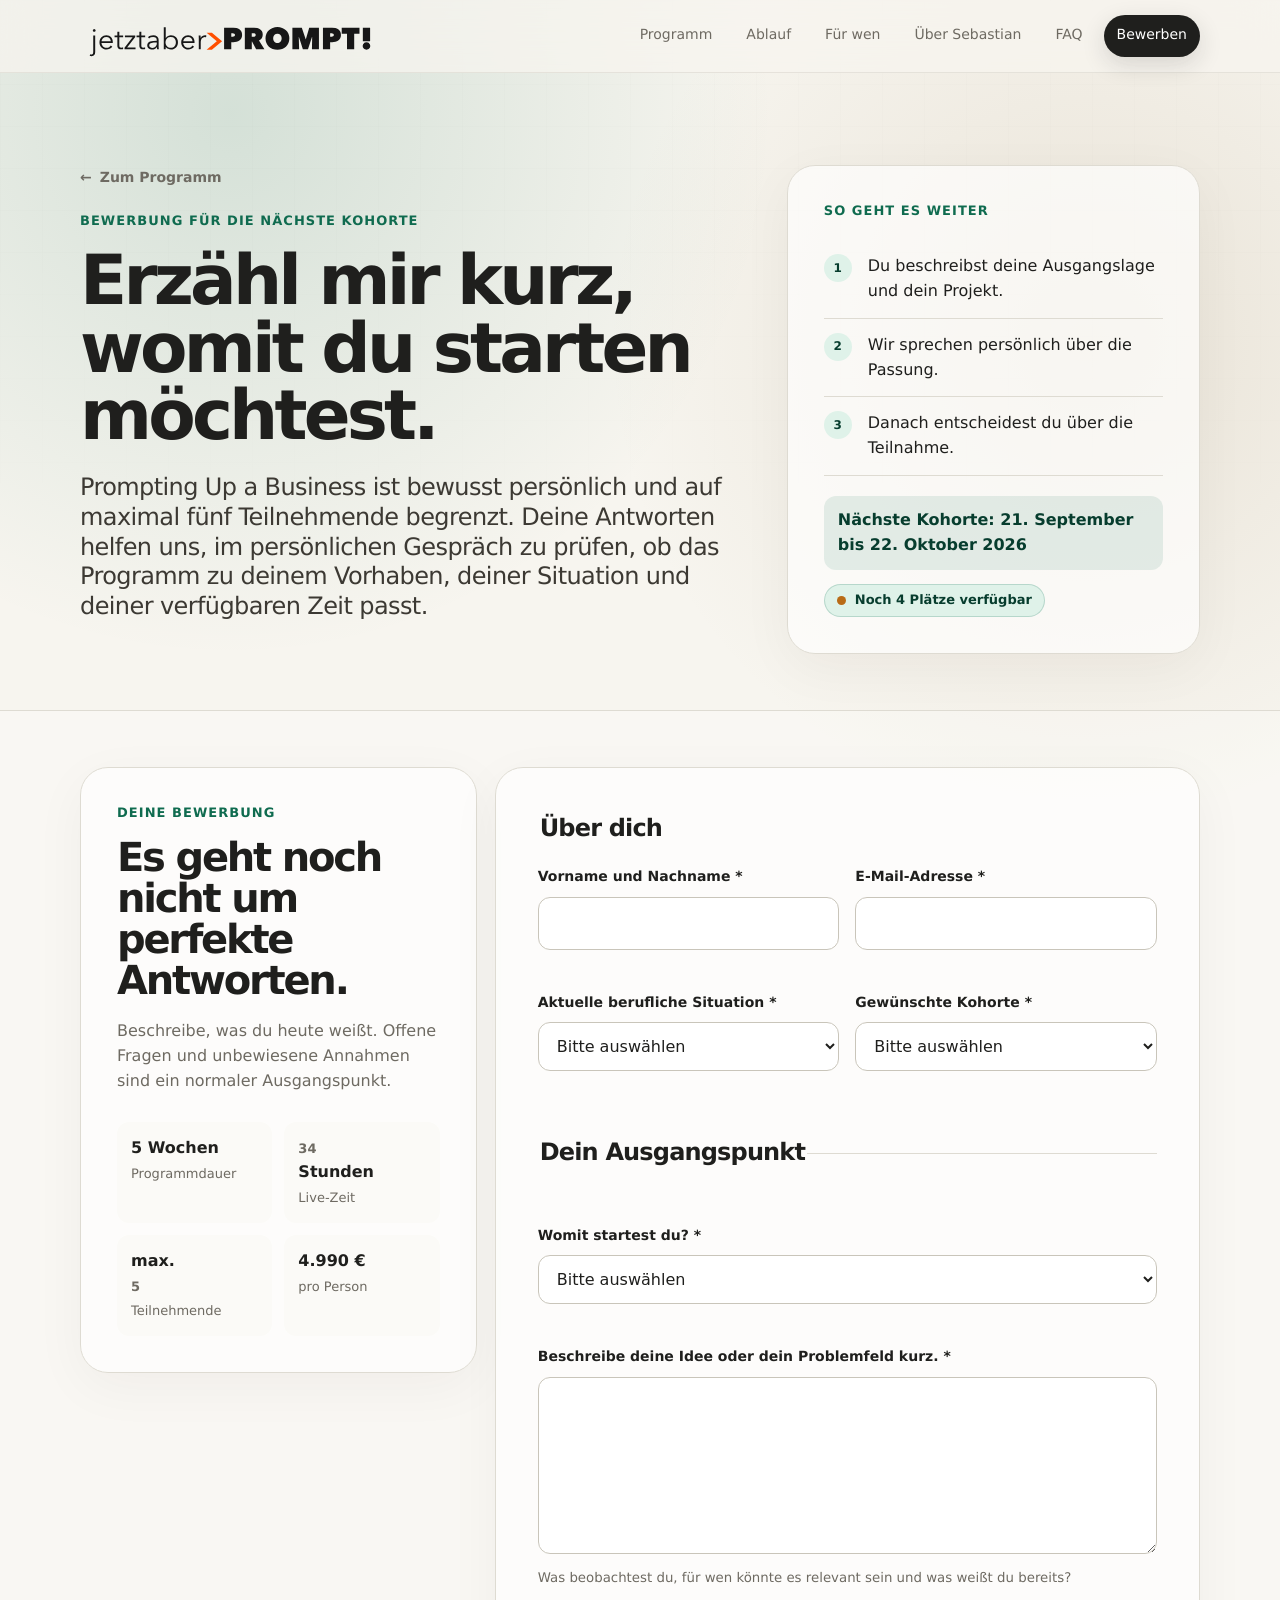
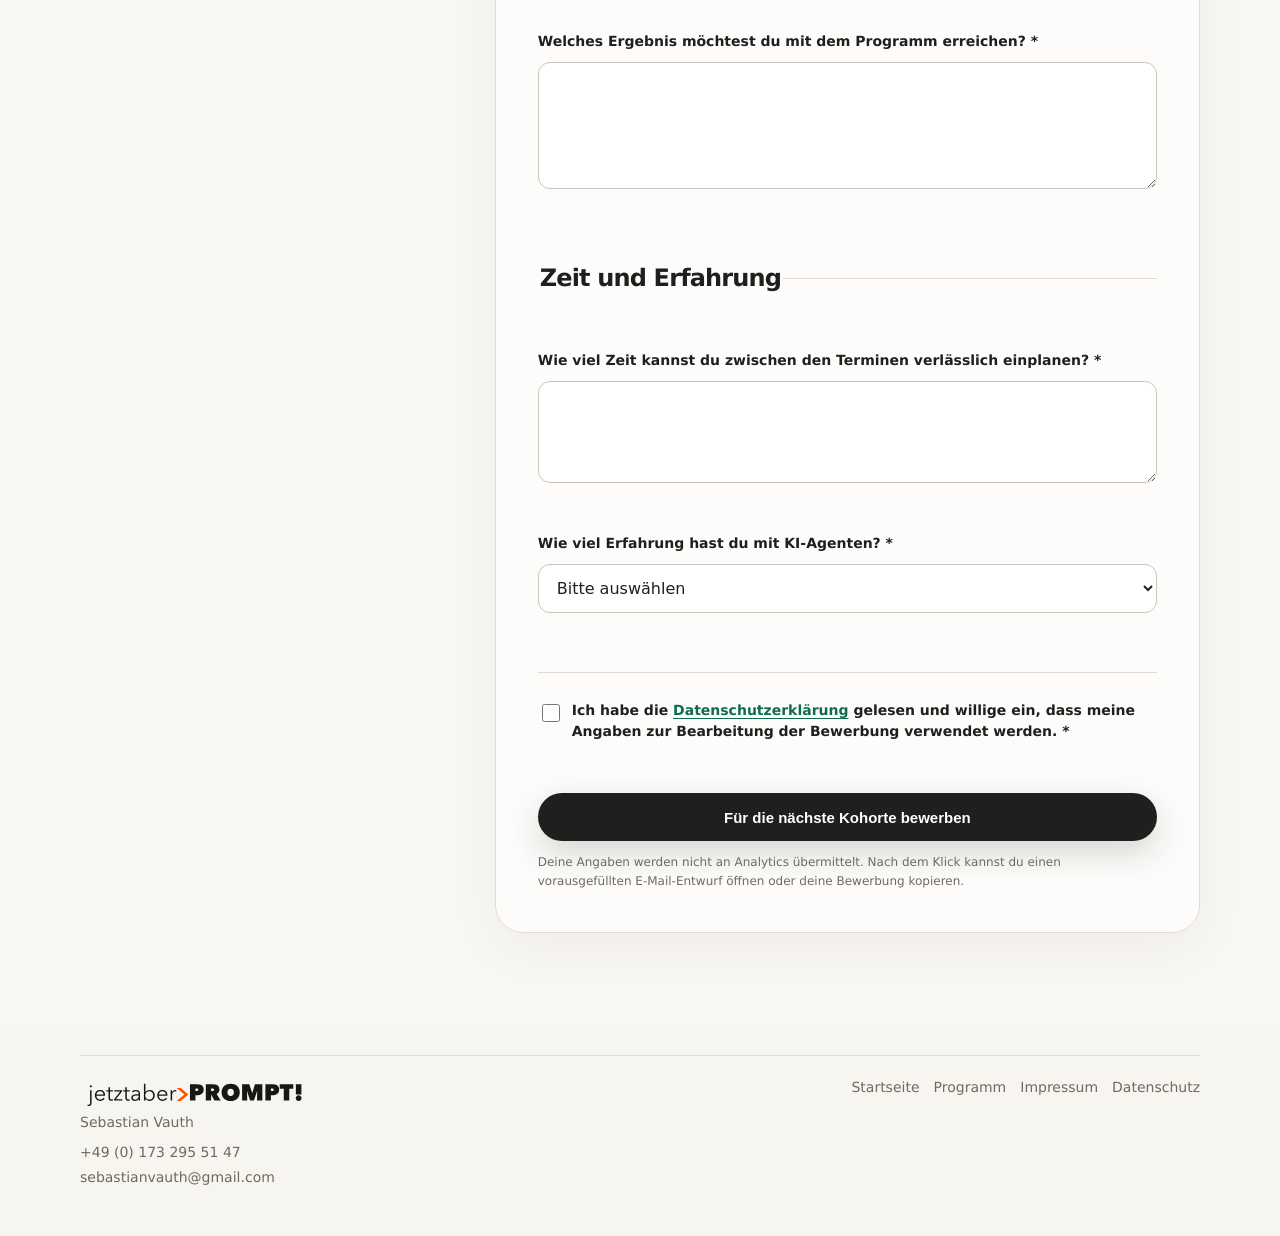
==== bewerben/index.html @ d35c8ef1 "Simplify coach photo presentation" ====
<!doctype html>
<html lang="de">
<head>
  <meta charset="utf-8" />
  <meta name="viewport" content="width=device-width, initial-scale=1" />
  <title>Für Prompting Up a Business bewerben | JetztAberPROMPT!</title>
  <meta name="description" content="Bewirb dich für die nächste Kohorte von Prompting Up a Business und beschreibe kurz deine Ausgangslage und dein Business-Projekt." />
  <meta name="theme-color" content="#f7f5ef" />
  <link rel="canonical" href="https://www.jetztaberprompt.de/bewerben/" />
  <meta property="og:title" content="Für Prompting Up a Business bewerben" />
  <meta property="og:description" content="Erst prüfen wir gemeinsam, ob das KI-Launch-Lab zu deinem Vorhaben passt." />
  <meta property="og:type" content="website" />
  <meta property="og:url" content="https://www.jetztaberprompt.de/bewerben/" />
  <meta property="og:image" content="https://www.jetztaberprompt.de/assets/og-image.png" />
  <meta property="og:locale" content="de_DE" />
  <meta name="twitter:card" content="summary_large_image" />
  <link rel="icon" href="../assets/favicon.svg" type="image/svg+xml" />
  <link rel="stylesheet" href="../styles.css?v=20260728i" />
  <script>document.documentElement.classList.add('js');</script>
</head>

<body data-page="application">
  <a class="skip-link" href="#main">Zum Inhalt springen</a>
  <header class="site-header" data-header>
    <div class="container nav-wrap">
      <a href="/" class="brand" aria-label="jetztaber>PROMPT! – Startseite"><img class="brand-wordmark" src="../assets/jetztaber-wordmark.svg" alt="" width="1845" height="340" /><img class="brand-symbol" src="../assets/jetztaber-mark.svg" alt="" width="512" height="512" /></a>
      <button class="nav-toggle" type="button" aria-label="Menü öffnen" aria-expanded="false" data-nav-toggle><span></span><span></span></button>
      <nav class="nav" data-nav aria-label="Hauptnavigation"><a href="/kurse/prompting-up-a-business/">Programm</a><a href="/#ablauf">Ablauf</a><a href="/#fuer-wen">Für wen</a><a href="/#ueber">Über Sebastian</a><a href="/#faq">FAQ</a><a class="nav-cta" href="#bewerbung">Bewerben</a></nav>
    </div>
  </header>

  <main id="main">
    <section class="section application-hero">
      <div class="container application-intro">
        <div class="reveal">
          <a class="back-link" href="/kurse/prompting-up-a-business/">Zum Programm</a>
          <p class="eyebrow">Bewerbung für die nächste Kohorte</p>
          <h1>Erzähl mir kurz, womit du starten möchtest.</h1>
          <p class="lead">Prompting Up a Business ist bewusst persönlich und auf maximal fünf Teilnehmende begrenzt. Deine Antworten helfen uns, im persönlichen Gespräch zu prüfen, ob das Programm zu deinem Vorhaben, deiner Situation und deiner verfügbaren Zeit passt.</p>
        </div>
        <aside class="application-summary reveal">
          <p class="tiny-label">So geht es weiter</p>
          <ol><li><span>1</span><p>Du beschreibst deine Ausgangslage und dein Projekt.</p></li><li><span>2</span><p>Wir sprechen persönlich über die Passung.</p></li><li><span>3</span><p>Danach entscheidest du über die Teilnahme.</p></li></ol>
          <p class="cohort-line" data-cohort-summary></p>
          <p class="availability-badge" data-cohort-availability role="status"></p>
        </aside>
      </div>
    </section>

    <section class="section application-section" id="bewerbung">
      <div class="container application-layout">
        <div class="application-copy reveal">
          <p class="section-kicker">Deine Bewerbung</p>
          <h2>Es geht noch nicht um perfekte Antworten.</h2>
          <p>Beschreibe, was du heute weißt. Offene Fragen und unbewiesene Annahmen sind ein normaler Ausgangspunkt.</p>
          <div class="application-facts"><p><strong data-course-text="duration"></strong><span>Programmdauer</span></p><p><strong><span data-course-text="totalLiveHours"></span> Stunden</strong><span>Live-Zeit</span></p><p><strong>max. <span data-course-text="groupSize"></span></strong><span>Teilnehmende</span></p><p><strong data-course-text="price"></strong><span>pro Person</span></p></div>
        </div>

        <form class="application-form reveal" data-application-form novalidate>
          <fieldset>
            <legend>Über dich</legend>
            <div class="form-grid two">
              <div class="field"><label for="name">Vorname und Nachname <span aria-hidden="true">*</span></label><input id="name" name="name" type="text" autocomplete="name" required minlength="2" /><p class="field-error" data-error-for="name" aria-live="polite"></p></div>
              <div class="field"><label for="email">E-Mail-Adresse <span aria-hidden="true">*</span></label><input id="email" name="email" type="email" autocomplete="email" required /><p class="field-error" data-error-for="email" aria-live="polite"></p></div>
            </div>
            <div class="form-grid two">
              <div class="field"><label for="workSituation">Aktuelle berufliche Situation <span aria-hidden="true">*</span></label><select id="workSituation" name="workSituation" required><option value="">Bitte auswählen</option><option>Angestellt</option><option>Selbstständig</option><option>Bereits Gründer:in</option><option>In Gründung</option><option>Studium oder Ausbildung</option><option>Andere</option></select><p class="field-error" data-error-for="workSituation" aria-live="polite"></p></div>
              <div class="field"><label for="cohort">Gewünschte Kohorte <span aria-hidden="true">*</span></label><select id="cohort" name="cohort" required data-cohort-select><option value="">Bitte auswählen</option></select><p class="field-error" data-error-for="cohort" aria-live="polite"></p></div>
            </div>
          </fieldset>

          <fieldset>
            <legend>Dein Ausgangspunkt</legend>
            <div class="field"><label for="startingPoint">Womit startest du? <span aria-hidden="true">*</span></label><select id="startingPoint" name="startingPoint" required><option value="">Bitte auswählen</option><option value="expertise">Ich möchte aus meiner Expertise ein Business entwickeln</option><option value="problem">Ich starte mit einem konkreten Problem</option><option value="idea">Ich habe eine frühe Geschäftsidee</option><option value="pattern">Ich möchte ein bewährtes Produktmuster adaptieren</option><option value="existing">Ich habe bereits ein Angebot oder Produkt</option><option value="unsure">Ich bin noch nicht sicher</option></select><p class="field-error" data-error-for="startingPoint" aria-live="polite"></p></div>
            <div class="field"><label for="idea">Beschreibe deine Idee oder dein Problemfeld kurz. <span aria-hidden="true">*</span></label><textarea id="idea" name="idea" rows="6" required minlength="30" aria-describedby="idea-hint"></textarea><small id="idea-hint">Was beobachtest du, für wen könnte es relevant sein und was weißt du bereits?</small><p class="field-error" data-error-for="idea" aria-live="polite"></p></div>
            <div class="field"><label for="desiredOutcome">Welches Ergebnis möchtest du mit dem Programm erreichen? <span aria-hidden="true">*</span></label><textarea id="desiredOutcome" name="desiredOutcome" rows="4" required minlength="20"></textarea><p class="field-error" data-error-for="desiredOutcome" aria-live="polite"></p></div>
          </fieldset>

          <fieldset>
            <legend>Zeit und Erfahrung</legend>
            <div class="field"><label for="availableTime">Wie viel Zeit kannst du zwischen den Terminen verlässlich einplanen? <span aria-hidden="true">*</span></label><textarea id="availableTime" name="availableTime" rows="3" required minlength="10"></textarea><p class="field-error" data-error-for="availableTime" aria-live="polite"></p></div>
            <div class="field"><label for="agentExperience">Wie viel Erfahrung hast du mit KI-Agenten? <span aria-hidden="true">*</span></label><select id="agentExperience" name="agentExperience" required><option value="">Bitte auswählen</option><option>Keine Erfahrung</option><option>Erste Versuche mit Chatbots oder Agenten</option><option>Ich nutze KI regelmäßig für einzelne Aufgaben</option><option>Ich arbeite bereits mit mehreren Agenten oder Workflows</option></select><p class="field-error" data-error-for="agentExperience" aria-live="polite"></p></div>
          </fieldset>

          <div class="consent-field"><input id="privacy" name="privacy" type="checkbox" required /><div><label for="privacy">Ich habe die <a href="../datenschutz.html" target="_blank">Datenschutzerklärung</a> gelesen und willige ein, dass meine Angaben zur Bearbeitung der Bewerbung verwendet werden. <span aria-hidden="true">*</span></label><p class="field-error" data-error-for="privacy" aria-live="polite"></p></div></div>

          <div class="form-submit"><button class="button primary" type="submit" data-course-text="primaryCta">Für die nächste Kohorte bewerben</button><p>Deine Angaben werden nicht an Analytics übermittelt. Nach dem Klick kannst du einen vorausgefüllten E-Mail-Entwurf öffnen oder deine Bewerbung kopieren.</p></div>
          <div class="form-status" data-form-status aria-live="polite" tabindex="-1" hidden></div>
        </form>
      </div>
    </section>
  </main>

  <footer class="site-footer"><div class="container footer-grid"><div class="footer-brand"><img class="footer-brand-logo" src="../assets/jetztaber-wordmark.svg" alt="jetztaber>PROMPT!" width="1845" height="340" /><span>Sebastian Vauth</span><div class="footer-meta"><a href="tel:+491732955147">+49 (0) 173 295 51 47</a><a href="mailto:sebastianvauth@gmail.com" data-track="contact_click">sebastianvauth@gmail.com</a></div></div><div class="footer-links"><a href="/">Startseite</a><a href="/kurse/prompting-up-a-business/">Programm</a><a href="../impressum.html">Impressum</a><a href="../datenschutz.html">Datenschutz</a></div></div></footer>

  <script src="../course-data.js?v=20260728i"></script>
  <script src="../script.js?v=20260728i"></script>
</body>
</html>
---- styles.css ----
/* 
  JetztAberPROMPT! landing page
  Static site for GitHub Pages.
  Replace contact links and legal pages before publishing.
*/

:root {
  --bg: #f7f5ef;
  --bg-soft: #fbfaf7;
  --ink: #1f1f1d;
  --muted: #6e6a62;
  --line: #dedbd2;
  --card: rgba(255, 255, 255, 0.72);
  --card-solid: #fffefb;
  --accent: #0f6b4f;
  --accent-soft: #dff2e9;
  --accent-ink: #073d2e;
  --focus: #b96b16;
  --shadow: 0 24px 80px rgba(36, 31, 21, 0.08);
  --radius-lg: 28px;
  --radius-md: 18px;
  --radius-sm: 12px;
  --max: 1120px;
  --font: ui-sans-serif, system-ui, -apple-system, BlinkMacSystemFont, "Segoe UI", sans-serif;
}

* {
  box-sizing: border-box;
}

html {
  scroll-behavior: smooth;
  scroll-padding-top: 96px;
}

body {
  margin: 0;
  font-family: var(--font);
  color: var(--ink);
  background:
    radial-gradient(circle at 18% 4%, rgba(15, 107, 79, 0.15), transparent 34rem),
    radial-gradient(circle at 85% 12%, rgba(160, 132, 88, 0.16), transparent 30rem),
    var(--bg);
  line-height: 1.55;
  text-rendering: geometricPrecision;
}

body::before {
  content: "";
  position: fixed;
  inset: 0;
  pointer-events: none;
  background-image: linear-gradient(rgba(31, 31, 29, 0.03) 1px, transparent 1px),
                    linear-gradient(90deg, rgba(31, 31, 29, 0.03) 1px, transparent 1px);
  background-size: 42px 42px;
  mask-image: linear-gradient(to bottom, rgba(0,0,0,.35), transparent 65%);
}

a {
  color: inherit;
  text-decoration: none;
}

a:focus-visible,
button:focus-visible,
summary:focus-visible {
  outline: 3px solid var(--focus);
  outline-offset: 4px;
}

p {
  margin: 0;
}

ul, ol {
  margin: 0;
  padding: 0;
}

li {
  list-style: none;
}

.container {
  width: min(var(--max), calc(100% - 40px));
  margin: 0 auto;
}

.narrow {
  max-width: 760px;
}

.section {
  padding: 92px 0;
}

.skip-link {
  position: absolute;
  left: 16px;
  top: -48px;
  z-index: 100;
  padding: 10px 14px;
  border-radius: 999px;
  background: var(--ink);
  color: white;
  transition: top .2s ease;
}

.skip-link:focus {
  top: 16px;
}

/* Header */

.site-header {
  position: sticky;
  top: 0;
  z-index: 20;
  backdrop-filter: blur(18px);
  background: rgba(247, 245, 239, 0.74);
  border-bottom: 1px solid rgba(222, 219, 210, .7);
}

.nav-wrap {
  min-height: 72px;
  display: flex;
  align-items: center;
  justify-content: space-between;
  gap: 24px;
}

.brand {
  display: inline-flex;
  align-items: center;
  flex: 0 0 auto;
  line-height: 0;
}

.brand-wordmark {
  display: block;
  width: clamp(244px, 24vw, 304px);
  height: auto;
}

.brand-symbol {
  display: none;
  width: 58px;
  height: 58px;
}

.nav {
  display: flex;
  align-items: center;
  gap: 8px;
}

.nav a {
  padding: 10px 13px;
  border-radius: 999px;
  color: var(--muted);
  font-size: 14px;
  transition: background .2s ease, color .2s ease;
}

.nav a:hover {
  background: rgba(255,255,255,.75);
  color: var(--ink);
}

.nav a:focus-visible {
  background: rgba(255,255,255,.9);
  color: var(--ink);
}

.nav-toggle {
  display: none;
  width: 42px;
  height: 42px;
  border: 1px solid var(--line);
  border-radius: 999px;
  background: rgba(255,255,255,.65);
  cursor: pointer;
}

.nav-toggle span {
  display: block;
  width: 16px;
  height: 1.5px;
  margin: 5px auto;
  background: var(--ink);
  transition: transform .2s ease;
}

.nav-toggle.open span:first-child {
  transform: translateY(3.25px) rotate(45deg);
}

.nav-toggle.open span:last-child {
  transform: translateY(-3.25px) rotate(-45deg);
}

/* Hero */

.hero {
  padding-top: 56px;
  padding-bottom: 64px;
}

.hero-grid {
  display: grid;
  grid-template-columns: minmax(0, 1fr) minmax(460px, 1.15fr);
  align-items: center;
  gap: 40px;
}

.hero .container {
  width: min(1360px, calc(100% - 40px));
}

.hero-copy,
.hero-visual {
  min-width: 0;
}

.eyebrow,
.section-kicker,
.tiny-label {
  color: var(--accent);
  font-size: 13px;
  font-weight: 700;
  letter-spacing: .08em;
  text-transform: uppercase;
}

h1,
h2,
h3 {
  margin: 0;
  letter-spacing: -0.055em;
  line-height: .98;
}

h1 {
  max-width: 820px;
  margin-top: 16px;
  font-size: clamp(46px, 5.4vw, 76px);
}

h2 {
  font-size: clamp(38px, 5vw, 70px);
}

h3 {
  font-size: 30px;
}

.lead {
  max-width: 720px;
  margin-top: 22px;
  color: #3c3933;
  font-size: clamp(19px, 1.9vw, 24px);
  letter-spacing: -0.025em;
  line-height: 1.24;
}

.hero-actions,
.contact-actions {
  display: flex;
  flex-wrap: wrap;
  gap: 12px;
  margin-top: 28px;
}

.button {
  display: inline-flex;
  align-items: center;
  justify-content: center;
  min-height: 48px;
  padding: 0 18px;
  border-radius: 999px;
  border: 1px solid transparent;
  font-size: 15px;
  font-weight: 650;
  transition: transform .2s ease, box-shadow .2s ease, background .2s ease;
}

.button:hover {
  transform: translateY(-1px);
}

.button:focus-visible,
.text-link:focus-visible,
.back-link:focus-visible,
.cta-tile:focus-visible {
  outline: 3px solid var(--focus);
  outline-offset: 4px;
}

.button.primary {
  background: var(--ink);
  color: #fff;
  box-shadow: 0 12px 32px rgba(31,31,29,.18);
}

.button.secondary {
  border-color: var(--line);
  background: rgba(255,255,255,.66);
  color: var(--ink);
}

.hero-emphasis {
  color: var(--accent);
}

#programm,
#formate,
#warum,
#kontakt,
#fuer-wen,
#was-du-lernst,
#ablauf,
#path,
#loops,
#nach-dem-mvp,
#faq {
  scroll-margin-top: 96px;
}

.hero-visual,
.hero-panel {
  position: relative;
  border: 1px solid var(--line);
  border-radius: var(--radius-lg);
  background: rgba(255,255,255,.55);
  box-shadow: var(--shadow);
}

.hero-visual {
  margin: 0;
  padding: 0;
  overflow: hidden;
  background:
    linear-gradient(145deg, rgba(255,255,255,.78), rgba(255,255,255,.45)),
    radial-gradient(circle at 20% 0%, rgba(15,107,79,.18), transparent 26rem);
}

.hero-visual img {
  display: block;
  width: 100%;
  height: auto;
  border-radius: inherit;
}

.hero-portrait {
  justify-self: end;
  width: min(100%, 560px);
  aspect-ratio: 5 / 6;
  background: var(--ink);
}

.hero-portrait img {
  height: 100%;
  object-fit: cover;
  object-position: 50% 34%;
  filter: contrast(1.04);
}

.hero-portrait::after {
  content: "";
  position: absolute;
  inset: 0;
  border-radius: inherit;
  background:
    linear-gradient(180deg, rgba(31,31,29,0) 46%, rgba(31,31,29,.72) 100%),
    linear-gradient(90deg, rgba(15,107,79,.18), rgba(255,255,255,0) 48%);
  pointer-events: none;
}

.hero-portrait-caption {
  position: absolute;
  z-index: 1;
}

.hero-portrait-caption {
  left: 24px;
  right: 24px;
  bottom: 32px;
  color: #fff;
}

.hero-portrait-caption span,
.hero-portrait-caption strong {
  display: block;
}

.hero-portrait-caption span {
  color: #a7e6cc;
  font-size: 13px;
  font-weight: 800;
  letter-spacing: .08em;
  text-transform: uppercase;
}

.hero-portrait-caption strong {
  max-width: 360px;
  margin-top: 8px;
  font-size: clamp(24px, 2.4vw, 34px);
  letter-spacing: -0.045em;
  line-height: 1.02;
}

.hero-portrait-caption strong:only-child {
  margin-top: 0;
}

.hero-visual::before,
.hero-panel::before {
  content: "";
  position: absolute;
  inset: -1px;
  z-index: -1;
  border-radius: inherit;
  background: linear-gradient(145deg, rgba(15,107,79,.18), rgba(255,255,255,0), rgba(31,31,29,.08));
}

.panel-top {
  display: flex;
  gap: 7px;
  padding: 6px 8px 14px;
}

.dot {
  width: 11px;
  height: 11px;
  border-radius: 999px;
  background: #d7d2c8;
}

.path-card {
  padding: 20px;
  border-radius: 22px;
  background: var(--card-solid);
  border: 1px solid rgba(222,219,210,.72);
}

.path-list {
  display: grid;
  gap: 12px;
  margin-top: 18px;
  counter-reset: item;
}

.path-list li {
  display: grid;
  grid-template-columns: 44px 1fr;
  gap: 12px;
  align-items: center;
  padding: 14px;
  border: 1px solid var(--line);
  border-radius: 18px;
  background: #fbfaf7;
}

.path-list span {
  display: grid;
  place-items: center;
  width: 36px;
  height: 36px;
  border-radius: 11px;
  background: var(--accent-soft);
  color: var(--accent-ink);
  font-weight: 800;
  font-size: 13px;
}

.path-list strong,
.path-list small {
  display: block;
}

.path-list small {
  margin-top: 1px;
  color: var(--muted);
}

/* Sections */

.intro,
.expertise {
  padding-top: 46px;
}

.intro h2,
.section-head h2 {
  margin-top: 12px;
}

.intro p:not(.section-kicker),
.section-head p {
  margin-top: 20px;
  color: var(--muted);
  font-size: 19px;
}

.section-head {
  max-width: 760px;
  margin-bottom: 38px;
}

.expertise-grid {
  display: grid;
  grid-template-columns: repeat(4, minmax(0, 1fr));
  gap: 18px;
}

.expertise-grid.seven-step-grid,
.learning-grid.seven-step-grid {
  grid-template-columns: repeat(12, minmax(0, 1fr));
}

.seven-step-grid > :nth-child(-n+4) {
  grid-column: span 3;
}

.seven-step-grid > :nth-child(n+5) {
  grid-column: span 4;
}

.expertise-card {
  min-height: 250px;
  padding: 24px;
  border: 1px solid var(--line);
  border-top: 3px solid var(--accent);
  border-radius: var(--radius-lg);
  background: rgba(255,255,255,.68);
  box-shadow: 0 14px 54px rgba(36,31,21,.05);
}

.expertise-card span {
  color: var(--accent);
  font-size: 13px;
  font-weight: 800;
  text-transform: uppercase;
  letter-spacing: .07em;
}

.expertise-card h3 {
  margin-top: 52px;
  font-size: 25px;
}

.expertise-card p {
  margin-top: 14px;
  color: var(--muted);
}

.loop-card {
  border-top: 3px solid var(--accent);
  background: linear-gradient(145deg, rgba(223,242,233,.72), rgba(255,255,255,.72));
}

.course-grid {
  display: grid;
  grid-template-columns: repeat(2, minmax(0, 1fr));
  gap: 18px;
}

.program-layout {
  grid-template-columns: 1fr;
}

.course-card.program-card {
  display: grid;
  grid-template-columns: minmax(0, 1.2fr) minmax(260px, .8fr);
  gap: 28px;
  min-height: auto;
}

.program-card .course-meta {
  grid-column: 1 / -1;
  margin-bottom: 0;
}

.program-card .outcome {
  margin-top: 0;
}

.program-card .course-facts {
  margin-top: 0;
}

.program-side {
  display: flex;
  flex-direction: column;
  justify-content: flex-end;
  gap: 18px;
}

.course-card,
.format-card,
.contact-card {
  border: 1px solid var(--line);
  border-radius: var(--radius-lg);
  background: var(--card);
  box-shadow: 0 14px 54px rgba(36,31,21,.05);
}

.course-card {
  display: flex;
  flex-direction: column;
  min-height: 560px;
  padding: 28px;
  backdrop-filter: blur(12px);
}

.course-card.featured {
  background:
    linear-gradient(145deg, rgba(223,242,233,.88), rgba(255,255,255,.72));
}

.course-card.premium {
  background:
    linear-gradient(145deg, rgba(31,31,29,.94), rgba(31,31,29,.84));
  color: #fff;
  border-color: rgba(255,255,255,.14);
}

.course-card.premium p,
.course-card.premium li,
.course-card.premium .course-subtitle,
.course-card.premium .course-level {
  color: rgba(255,255,255,.74);
}

.course-card.premium p:not(.course-subtitle) {
  color: rgba(255,255,255,.74);
}

.course-card.premium .outcome {
  border-color: rgba(255,255,255,.16);
  background: rgba(255,255,255,.08);
}

.course-card.premium .outcome span {
  color: rgba(255,255,255,.6);
}

.course-card.premium .course-facts {
  border-color: rgba(255,255,255,.16);
  background: rgba(255,255,255,.08);
}

.course-card.premium .course-facts div + div {
  border-color: rgba(255,255,255,.12);
}

.course-card.premium .course-facts dt {
  color: rgba(255,255,255,.58);
}

.course-card.premium .course-facts dd {
  color: #fff;
}

.course-card.premium .button.primary {
  background: #fff;
  color: var(--ink);
  box-shadow: none;
}

.course-meta {
  display: flex;
  justify-content: space-between;
  align-items: center;
  margin-bottom: 32px;
}

.course-number {
  color: var(--accent);
  font-weight: 800;
}

.premium .course-number {
  color: #a7e6cc;
}

.course-level {
  padding: 6px 10px;
  border: 1px solid currentColor;
  border-radius: 999px;
  color: var(--muted);
  font-size: 13px;
}

.course-card h3 {
  max-width: 430px;
}

.course-subtitle {
  margin-top: 10px;
  color: var(--accent);
  font-weight: 650;
}

.course-card p:not(.course-subtitle) {
  margin-top: 18px;
  color: var(--muted);
  font-size: 16px;
}

.course-card ul {
  display: grid;
  gap: 10px;
  margin-top: 22px;
}

.course-card li {
  position: relative;
  padding-left: 22px;
  color: #4c4840;
}

.course-card li::before {
  content: "↳";
  position: absolute;
  left: 0;
  color: var(--accent);
}

.outcome {
  margin-top: auto;
  padding: 16px;
  border: 1px solid var(--line);
  border-radius: 18px;
  background: rgba(255,255,255,.6);
}

.outcome span,
.outcome strong {
  display: block;
}

.outcome span {
  color: var(--muted);
  font-size: 13px;
  text-transform: uppercase;
  letter-spacing: .07em;
  font-weight: 700;
}

.outcome strong {
  margin-top: 4px;
}

.course-facts {
  display: grid;
  gap: 0;
  margin: auto 0 0;
  padding: 4px 16px;
  border: 1px solid var(--line);
  border-radius: 18px;
  background: rgba(255,255,255,.6);
}

.course-facts div {
  display: grid;
  grid-template-columns: 86px minmax(0, 1fr);
  gap: 14px;
  align-items: baseline;
  padding: 12px 0;
}

.course-facts div + div {
  border-top: 1px solid rgba(222,219,210,.72);
}

.course-facts dt {
  color: var(--muted);
  font-size: 12px;
  font-weight: 800;
  text-transform: uppercase;
  letter-spacing: .07em;
}

.course-facts dd {
  margin: 0;
  color: var(--ink);
  font-weight: 750;
  line-height: 1.25;
}

.course-date {
  display: grid;
  gap: 10px;
  margin-top: 14px;
}

.course-date > span {
  color: var(--muted);
  font-size: 12px;
  font-weight: 800;
  letter-spacing: .07em;
  text-transform: uppercase;
}

.course-card.premium .course-date > span {
  color: rgba(255,255,255,.58);
}

.course-date p {
  display: grid;
  grid-template-columns: minmax(0, 1fr) auto;
  gap: 16px;
  align-items: center;
  min-height: 58px;
  margin: 0;
  padding: 12px 14px;
  border-radius: 14px;
  background: rgba(31,31,29,.05);
}

.course-card.premium .course-date p {
  background: rgba(255,255,255,.1);
}

.course-date time {
  color: var(--ink);
  font-size: 18px;
  font-weight: 780;
  letter-spacing: 0;
}

.course-card.premium .course-date time {
  color: #fff;
}

.date-status {
  display: inline-flex;
  align-items: center;
  gap: 8px;
  padding: 0;
  border: 0;
  background: transparent;
  font-size: 14px;
  font-weight: 760;
  white-space: nowrap;
}

.date-status::before {
  content: "";
  width: 9px;
  height: 9px;
  border-radius: 999px;
  background: currentColor;
}

.date-status.is-available {
  color: var(--accent);
}

.date-status.is-unavailable {
  color: var(--muted);
}

.date-status.is-sold-out {
  color: #96382d;
}

.course-card.premium .date-status.is-available {
  color: #a7e6cc;
}

.course-card.premium .date-status.is-unavailable {
  color: rgba(255,255,255,.58);
}

.course-card.premium .date-status.is-sold-out {
  color: #ffcabe;
}

.text-link {
  display: inline-flex;
  align-items: center;
  width: fit-content;
  margin-top: 18px;
  color: var(--accent);
  font-weight: 750;
}

.text-link::after {
  content: "→";
  margin-left: 8px;
  transition: transform .2s ease;
}

.text-link:hover::after {
  transform: translateX(3px);
}

.course-actions {
  display: flex;
  flex-wrap: wrap;
  gap: 18px;
  align-items: center;
  margin-top: 18px;
}

.course-actions .text-link {
  margin-top: 0;
}

.muted-link {
  color: var(--muted);
}

.muted-link:hover {
  color: var(--accent);
}

.course-card.premium .muted-link {
  color: rgba(255,255,255,.72);
}

.course-card.premium .muted-link:hover {
  color: #a7e6cc;
}

/* Method */

.method-grid,
.split {
  display: grid;
  grid-template-columns: .85fr 1.15fr;
  gap: 56px;
  align-items: start;
}

.method-list {
  display: grid;
  gap: 14px;
}

.method-item {
  display: grid;
  grid-template-columns: 52px 1fr;
  gap: 16px;
  align-items: start;
  padding: 18px 0;
  border-bottom: 1px solid var(--line);
}

.method-item:first-child {
  border-top: 1px solid var(--line);
}

.method-item span {
  color: var(--accent);
  font-weight: 800;
}

.method-item p {
  color: var(--muted);
  font-size: 18px;
}

.method-item strong {
  color: var(--ink);
}

/* Formats */

.format-grid {
  display: grid;
  grid-template-columns: repeat(3, 1fr);
  gap: 18px;
}

.format-card {
  padding: 24px;
  min-height: 210px;
}

.format-card h3 {
  font-size: 25px;
}

.format-card p {
  margin-top: 14px;
  color: var(--muted);
}

/* Quote */

.quote-section {
  padding-top: 50px;
  padding-bottom: 50px;
}

blockquote {
  margin: 0;
  padding-left: 28px;
  border-left: 3px solid var(--accent);
  font-size: clamp(30px, 4vw, 54px);
  letter-spacing: -0.05em;
  line-height: 1.04;
}

/* About */

.rich-text p {
  color: var(--muted);
  font-size: 19px;
}

.rich-text p + p {
  margin-top: 18px;
}

.signature {
  color: var(--ink) !important;
  font-weight: 700;
}

.about-panel {
  display: grid;
  grid-template-columns: minmax(0, .95fr) minmax(340px, 1.05fr);
  gap: clamp(28px, 6vw, 72px);
  align-items: start;
}

.about-copy p:not(.section-kicker),
.about-card p {
  color: var(--muted);
  font-size: 19px;
}

.about-copy h2 {
  margin-top: 12px;
  max-width: 17ch;
  font-size: clamp(34px, 3.8vw, 54px);
  line-height: 1.08;
  text-wrap: balance;
}

.about-copy p:not(.section-kicker) {
  max-width: 680px;
  margin-top: 22px;
}

.about-copy p + p {
  margin-top: 18px;
}

.about-card {
  padding: 28px;
  border: 1px solid var(--line);
  border-radius: var(--radius-lg);
  background: rgba(255,255,255,.68);
  box-shadow: 0 14px 54px rgba(36,31,21,.05);
}

.about-card h3 {
  margin-top: 14px;
  font-size: clamp(34px, 4vw, 54px);
}

.about-card p {
  margin-top: 16px;
}

.about-list {
  display: grid;
  gap: 10px;
  margin: 24px 0 0;
  padding: 0;
  list-style: none;
}

.about-list li {
  position: relative;
  padding-left: 22px;
  color: var(--ink);
  font-weight: 650;
}

.about-list li::before {
  content: "";
  position: absolute;
  left: 0;
  top: .68em;
  width: 8px;
  height: 8px;
  border-radius: 999px;
  background: var(--accent);
}

.proof-grid {
  display: grid;
  grid-template-columns: repeat(2, minmax(0, 1fr));
  gap: 12px;
  margin-top: 28px;
}

.proof-grid div {
  padding: 16px;
  border: 1px solid var(--line);
  border-radius: var(--radius-md);
  background: rgba(255,255,255,.58);
}

.proof-grid span,
.proof-grid strong {
  display: block;
}

.proof-grid span {
  color: var(--accent);
  font-size: 13px;
  font-weight: 800;
  text-transform: uppercase;
  letter-spacing: .07em;
}

.proof-grid strong {
  margin-top: 5px;
  line-height: 1.2;
}

/* Course detail pages */

.course-page .section {
  padding: 86px 0;
}

.course-hero {
  padding-top: 72px;
  padding-bottom: 74px;
}

.course-hero-grid {
  display: grid;
  grid-template-columns: minmax(0, 1.1fr) minmax(300px, .9fr);
  gap: 56px;
  align-items: center;
}

.back-link {
  display: inline-flex;
  width: fit-content;
  margin-bottom: 22px;
  color: var(--muted);
  font-size: 14px;
  font-weight: 700;
}

.back-link::before {
  content: "←";
  margin-right: 8px;
}

.course-summary,
.learning-card {
  border: 1px solid var(--line);
  border-radius: var(--radius-lg);
  background: var(--card);
  box-shadow: 0 14px 54px rgba(36,31,21,.05);
  backdrop-filter: blur(12px);
}

.course-summary {
  padding: 28px;
}

.course-summary h2 {
  margin-top: 12px;
  font-size: clamp(34px, 4vw, 54px);
}

.course-summary dl {
  display: grid;
  gap: 16px;
  margin: 26px 0 0;
}

.course-summary dt {
  color: var(--accent);
  font-size: 13px;
  font-weight: 800;
  text-transform: uppercase;
  letter-spacing: .07em;
}

.course-summary dd {
  margin: 4px 0 0;
  color: var(--muted);
}

.course-detail-grid {
  display: grid;
  grid-template-columns: .95fr 1.05fr;
  gap: 56px;
  align-items: start;
}

.learning-grid {
  display: grid;
  grid-template-columns: repeat(3, minmax(0, 1fr));
  gap: 18px;
}

.learning-card {
  min-height: 260px;
  padding: 24px;
}

.learning-card span {
  color: var(--accent);
  font-weight: 800;
}

.learning-card h3 {
  margin-top: 32px;
  font-size: 25px;
}

.learning-card p {
  margin-top: 14px;
  color: var(--muted);
}

.learning-card.loop-card {
  border-top: 3px solid var(--accent);
  background: linear-gradient(145deg, rgba(223,242,233,.72), rgba(255,255,255,.72));
}

.learning-card strong {
  display: block;
  margin-top: 22px;
  color: var(--accent-ink);
  font-size: 14px;
  line-height: 1.35;
}

.loop-grid .learning-card {
  min-height: 280px;
}

.deliverable-grid {
  display: grid;
  grid-template-columns: repeat(2, minmax(0, 1fr));
  gap: 14px;
}

.deliverable-card,
.info-card,
.agenda-day,
.course-note {
  border: 1px solid var(--line);
  border-radius: var(--radius-md);
  background: rgba(255,255,255,.62);
  box-shadow: 0 14px 54px rgba(36,31,21,.04);
}

.deliverable-card {
  position: relative;
  min-height: 150px;
  padding: 22px 22px 22px 58px;
}

.deliverable-card > span {
  position: absolute;
  top: 22px;
  left: 22px;
  display: grid;
  width: 24px;
  height: 24px;
  place-items: center;
  border-radius: 999px;
  background: var(--accent-soft);
  color: var(--accent-ink);
  font-size: 13px;
  font-weight: 850;
}

.deliverable-card h3,
.info-card h3 {
  font-size: 24px;
  letter-spacing: -.04em;
  line-height: 1.05;
}

.deliverable-card p,
.info-card p {
  margin-top: 10px;
  color: var(--muted);
}

.seven-deliverables .deliverable-card:last-child {
  grid-column: 1 / -1;
}

.agenda-grid {
  display: grid;
  grid-template-columns: repeat(2, minmax(0, 1fr));
  gap: 18px;
}

.agenda-grid.three-days {
  grid-template-columns: repeat(3, minmax(0, 1fr));
}

.agenda-grid.one-day {
  grid-template-columns: minmax(0, 1fr);
}

.agenda-day {
  padding: 24px;
}

.agenda-day > header {
  padding-bottom: 20px;
  border-bottom: 1px solid var(--line);
}

.agenda-day > header span {
  color: var(--accent);
  font-size: 12px;
  font-weight: 850;
  letter-spacing: .08em;
  text-transform: uppercase;
}

.agenda-day > header h3 {
  margin-top: 8px;
  font-size: 28px;
}

.agenda-day > header p {
  margin-top: 10px;
  color: var(--muted);
}

.agenda-list {
  display: grid;
}

.agenda-list li {
  display: grid;
  grid-template-columns: 92px minmax(0, 1fr);
  gap: 14px;
  padding: 18px 0;
  border-bottom: 1px solid rgba(222,219,210,.72);
}

.agenda-list li:last-child {
  padding-bottom: 0;
  border-bottom: 0;
}

.agenda-list time {
  color: var(--accent);
  font-size: 13px;
  font-weight: 800;
  line-height: 1.3;
}

.agenda-list h4 {
  margin: 0;
  font-size: 18px;
  letter-spacing: -.025em;
  line-height: 1.15;
}

.agenda-list p {
  margin-top: 7px;
  color: var(--muted);
  font-size: 15px;
}

.agenda-list.compact li {
  grid-template-columns: 38px minmax(0, 1fr);
}

.agenda-list.compact time {
  display: grid;
  width: 30px;
  height: 30px;
  place-items: center;
  border-radius: 999px;
  background: var(--accent-soft);
  color: var(--accent-ink);
}

.info-grid {
  display: grid;
  grid-template-columns: repeat(2, minmax(0, 1fr));
  gap: 18px;
}

.info-card {
  padding: 24px;
}

.check-list,
.scope-list {
  display: grid;
  gap: 11px;
  margin-top: 20px;
}

.check-list li,
.scope-list li {
  position: relative;
  padding-left: 24px;
  color: #4c4840;
}

.check-list li::before {
  content: "✓";
  position: absolute;
  left: 0;
  color: var(--accent);
  font-weight: 850;
}

.scope-list li::before {
  content: "–";
  position: absolute;
  left: 2px;
  color: var(--muted);
  font-weight: 850;
}

.course-note {
  display: grid;
  grid-template-columns: minmax(0, .72fr) minmax(0, 1.28fr);
  gap: 36px;
  align-items: center;
  padding: clamp(24px, 5vw, 44px);
  background: linear-gradient(145deg, rgba(223,242,233,.88), rgba(255,255,255,.72));
}

.course-note h2 {
  margin-top: 10px;
  font-size: clamp(34px, 4vw, 56px);
}

.course-note p:not(.section-kicker) {
  color: var(--muted);
  font-size: 18px;
}

.course-note p + p {
  margin-top: 14px;
}

.callout {
  padding: 18px;
  border: 1px solid var(--line);
  border-radius: var(--radius-md);
  background: rgba(255,255,255,.62);
}

.callout a {
  color: var(--accent);
  font-weight: 750;
  text-decoration: underline;
  text-underline-offset: 3px;
}

.faq-list {
  display: grid;
  gap: 12px;
}

.faq-list details {
  border: 1px solid var(--line);
  border-radius: var(--radius-md);
  background: rgba(255,255,255,.58);
  overflow: hidden;
}

.faq-list summary {
  cursor: pointer;
  padding: 18px 20px;
  color: var(--ink);
  font-weight: 750;
}

.faq-list summary::marker {
  color: var(--accent);
}

.faq-list p {
  padding: 0 20px 20px;
  color: var(--muted);
}

/* Contact */

.contact-card {
  padding: clamp(28px, 6vw, 64px);
  background:
    linear-gradient(145deg, rgba(255,255,255,.86), rgba(255,255,255,.58)),
    radial-gradient(circle at 80% 10%, rgba(15,107,79,.16), transparent 28rem);
}

.contact-card h2 {
  margin-top: 12px;
}

.contact-card p:not(.section-kicker) {
  max-width: 720px;
  margin-top: 18px;
  color: var(--muted);
  font-size: 20px;
}

.fineprint {
  font-size: 13px !important;
  color: #89847a !important;
}

.contact-panel {
  display: grid;
  grid-template-columns: minmax(0, .95fr) minmax(360px, 1.05fr);
  gap: clamp(28px, 6vw, 72px);
  align-items: center;
  padding: clamp(30px, 6vw, 68px);
  border: 1px solid rgba(255,255,255,.12);
  border-radius: var(--radius-lg);
  background:
    radial-gradient(circle at 12% 18%, rgba(15,107,79,.34), transparent 24rem),
    linear-gradient(145deg, rgba(31,31,29,.98), rgba(31,31,29,.9));
  color: #fff;
  box-shadow: var(--shadow);
}

.contact-panel .section-kicker {
  color: #a7e6cc;
}

.contact-panel h2 {
  margin-top: 12px;
  color: #fff;
}

.contact-panel p:not(.section-kicker) {
  max-width: 560px;
  margin-top: 18px;
  color: rgba(255,255,255,.72);
  font-size: 20px;
}

.contact-options {
  display: grid;
  grid-template-columns: repeat(2, minmax(0, 1fr));
  gap: 16px;
}

.cta-tile {
  display: flex;
  min-height: 240px;
  flex-direction: column;
  justify-content: flex-end;
  padding: 24px;
  border: 1px solid rgba(255,255,255,.16);
  border-radius: var(--radius-md);
  background: rgba(255,255,255,.06);
  transition: transform .2s ease, border-color .2s ease, background .2s ease;
}

.cta-tile:hover {
  transform: translateY(-2px);
  border-color: rgba(167,230,204,.54);
  background: rgba(255,255,255,.1);
}

.cta-tile span {
  color: #a7e6cc;
  font-size: 13px;
  font-weight: 800;
  text-transform: uppercase;
  letter-spacing: .07em;
}

.cta-tile strong {
  margin-top: 18px;
  color: #fff;
  font-size: 24px;
  line-height: 1.08;
  letter-spacing: -0.04em;
}

.cta-tile small {
  margin-top: 12px;
  color: rgba(255,255,255,.64);
  font-size: 15px;
  line-height: 1.45;
}

/* Footer */

.site-footer {
  padding: 30px 0 46px;
  color: var(--muted);
}

.footer-grid {
  display: flex;
  justify-content: space-between;
  align-items: flex-start;
  gap: 20px;
  border-top: 1px solid var(--line);
  padding-top: 22px;
  font-size: 14px;
}

.footer-brand {
  display: flex;
  flex-direction: column;
  align-items: flex-start;
  gap: 8px;
}

.footer-brand-logo {
  display: block;
  width: min(232px, 64vw);
  height: auto;
  margin: -9px 0 -7px;
}

.footer-brand span {
  color: var(--muted);
}

.footer-meta {
  display: flex;
  flex-direction: column;
  gap: 4px;
}

.footer-meta a {
  color: var(--muted);
  text-decoration: none;
}

.footer-meta a:hover {
  color: var(--ink);
}

.footer-links {
  display: flex;
  flex-wrap: wrap;
  gap: 14px;
}

.footer-links a:hover {
  color: var(--ink);
}

/* Reveal animation */

.reveal {
  opacity: 1;
  transform: none;
}

.js .reveal {
  opacity: 0;
  transform: translateY(18px);
  transition: opacity .7s ease, transform .7s ease;
}

.js .reveal.visible {
  opacity: 1;
  transform: translateY(0);
}

/* Legal pages: Impressum & Datenschutz */

.legal-page .rich-text {
  max-width: 820px;
}

.legal-page .rich-text > * + * {
  margin-top: 18px;
}

.legal-page h1 {
  margin-bottom: 36px !important;
}

.legal-page h2 {
  margin-top: 56px;
  margin-bottom: 18px;
  font-size: clamp(28px, 4vw, 42px);
  letter-spacing: -0.04em;
  line-height: 1.08;
}

.legal-page h3 {
  margin-top: 34px;
  margin-bottom: 12px;
  font-size: 22px;
  letter-spacing: -0.03em;
  line-height: 1.2;
}

.legal-page p {
  margin-top: 14px;
  color: var(--muted);
  font-size: 18px;
  line-height: 1.7;
}

.legal-page p + p {
  margin-top: 18px;
}

.legal-page h2 + h3,
.legal-page h2 + p,
.legal-page h3 + p {
  margin-top: 12px;
}

.legal-page a {
  color: var(--accent);
  text-decoration: underline;
  text-underline-offset: 3px;
}

.legal-page .text-link {
  display: inline-flex;
  margin-top: 40px;
  text-decoration: none;
}

@media (prefers-reduced-motion: reduce) {
  html {
    scroll-behavior: auto;
  }
  .reveal {
    opacity: 1;
    transform: none;
    transition: none;
  }
  .js .reveal {
    opacity: 1;
    transform: none;
    transition: none;
  }
  .button:hover {
    transform: none;
  }
  .cta-tile:hover {
    transform: none;
  }
}

/* Responsive */

@media (max-width: 940px) {
  .hero-grid,
  .course-hero-grid,
  .course-detail-grid,
  .method-grid,
  .split {
    grid-template-columns: 1fr;
  }

  .hero {
    padding-top: 56px;
  }

  .hero-panel,
  .hero-visual {
    max-width: 720px;
  }

  .hero-portrait {
    justify-self: start;
    width: min(100%, 620px);
  }

  .course-grid,
  .learning-grid,
  .format-grid,
  .contact-panel,
  .about-panel,
  .agenda-grid,
  .agenda-grid.three-days {
    grid-template-columns: minmax(0, 1fr);
  }

  .about-panel > * {
    min-width: 0;
  }

  .course-note {
    grid-template-columns: 1fr;
  }

  .expertise-grid {
    grid-template-columns: repeat(2, minmax(0, 1fr));
  }

  .expertise-grid.seven-step-grid,
  .learning-grid.seven-step-grid {
    grid-template-columns: repeat(2, minmax(0, 1fr));
  }

  .seven-step-grid > :nth-child(n) {
    grid-column: auto;
  }

  .course-card {
    min-height: auto;
  }

  .course-card.program-card {
    grid-template-columns: 1fr;
  }
}

@media (max-width: 820px) {
  .container {
    width: min(100% - 28px, var(--max));
  }

  .section {
    padding: 64px 0;
  }

  .brand-wordmark {
    display: none;
  }

  .brand-symbol {
    display: block;
  }

  .nav-toggle {
    display: block;
  }

  .nav {
    position: fixed;
    left: 14px;
    right: 14px;
    top: 80px;
    display: none;
    flex-direction: column;
    align-items: stretch;
    padding: 10px;
    border: 1px solid var(--line);
    border-radius: 22px;
    background: var(--card-solid);
    box-shadow: var(--shadow);
    backdrop-filter: blur(16px);
  }

  .nav.open {
    display: flex;
  }

  .nav a {
    padding: 13px 14px;
  }

  body.nav-open {
    overflow: hidden;
  }

  .hero {
    padding-top: 44px;
    padding-bottom: 56px;
  }

  .hero-grid {
    gap: 24px;
  }

  h1 {
    max-width: 100%;
    font-size: clamp(38px, 10.6vw, 48px);
    overflow-wrap: break-word;
  }

  .lead {
    max-width: 100%;
    font-size: 20px;
  }

  .hero-actions,
  .contact-actions {
    flex-direction: column;
  }

  .button {
    width: 100%;
  }

  .hero-portrait {
    aspect-ratio: 5 / 6;
  }

  .hero-portrait-caption {
    left: 20px;
    right: 20px;
    bottom: 28px;
  }

  .expertise-grid,
  .expertise-grid.seven-step-grid,
  .learning-grid.seven-step-grid,
  .contact-options {
    grid-template-columns: 1fr;
  }

  .expertise-card {
    min-height: auto;
  }

  .expertise-card h3 {
    margin-top: 34px;
  }

  .course-facts div {
    grid-template-columns: 1fr;
    gap: 4px;
  }

  .course-date p {
    grid-template-columns: minmax(0, 1fr) auto;
    gap: 12px;
    padding: 14px;
  }

  .course-date time {
    font-size: 19px;
  }

  .course-date .date-status {
    font-size: 14px;
  }

  .contact-panel {
    padding: 28px;
  }

  .about-card {
    padding: 24px;
  }

  .cta-tile {
    min-height: 190px;
  }

  .footer-grid {
    flex-direction: column;
  }

  .proof-grid {
    grid-template-columns: 1fr;
  }

  .deliverable-grid,
  .info-grid {
    grid-template-columns: 1fr;
  }

  .seven-deliverables .deliverable-card:last-child {
    grid-column: auto;
  }

  .agenda-list li {
    grid-template-columns: 78px minmax(0, 1fr);
  }

  .course-page .section {
    padding: 64px 0;
  }

  .course-hero {
    padding-top: 48px;
  }
}

/* 2026 KI-Launch-Lab relaunch */

html,
body {
  overflow-x: clip;
}

.section[id] {
  scroll-margin-top: 96px;
}

input:focus-visible,
select:focus-visible,
textarea:focus-visible {
  outline: 3px solid var(--focus);
  outline-offset: 2px;
}

.nav .nav-cta {
  background: var(--ink);
  color: #fff;
  box-shadow: 0 8px 24px rgba(31,31,29,.14);
}

.nav .nav-cta:hover,
.nav .nav-cta:focus-visible {
  background: var(--accent-ink);
  color: #fff;
}

.section-head.wide {
  max-width: 960px;
}

.section-head.wide > p + p {
  margin-top: 14px;
}

.hero-support {
  max-width: 720px;
  margin-top: 18px;
  color: var(--muted);
  font-size: 17px;
}

.principle-line {
  max-width: 720px;
  margin-top: 24px;
  padding: 16px 18px;
  border-left: 3px solid var(--accent);
  background: rgba(255,255,255,.54);
  color: var(--muted);
}

.principle-line strong {
  color: var(--ink);
}

.info-line {
  max-width: 760px;
  margin-top: 22px;
  color: var(--muted);
  font-size: 13px;
  font-weight: 700;
  letter-spacing: .015em;
}

.relaunch-hero .hero-grid {
  align-items: start;
}

.relaunch-hero .hero-portrait {
  margin-top: 10px;
}

.source-grid,
.phase-grid {
  display: grid;
  grid-template-columns: repeat(4, minmax(0, 1fr));
  gap: 18px;
}

.content-card,
.factor-card,
.phase-card,
.path-option,
.fit-card,
.outcome-panel,
.agent-card,
.case-card,
.work-card,
.facts-panel,
.application-summary,
.application-form,
.application-copy,
.artifact-card,
.kickoff-content,
.program-phase,
.session-card,
.evidence-gate,
.employee-callout,
.project-list {
  border: 1px solid var(--line);
  border-radius: var(--radius-lg);
  background: rgba(255,255,255,.66);
  box-shadow: 0 14px 54px rgba(36,31,21,.045);
}

.content-card,
.factor-card,
.phase-card,
.path-option,
.agent-card,
.artifact-card {
  padding: 24px;
}

.content-card > span,
.factor-card > span,
.path-option > span,
.artifact-card > span,
.phase-card > span,
.session-card > span,
.program-phase > header span,
.process-grid > li > span {
  color: var(--accent);
  font-size: 12px;
  font-weight: 850;
  letter-spacing: .08em;
  text-transform: uppercase;
}

.content-card h3,
.factor-card h3,
.path-option h3,
.artifact-card h3 {
  margin-top: 40px;
  font-size: 24px;
  line-height: 1.05;
}

.content-card p,
.factor-card p,
.path-option p,
.artifact-card p {
  margin-top: 14px;
  color: var(--muted);
}

.section-closing {
  max-width: 900px;
  margin-top: 28px;
  padding-top: 24px;
  border-top: 1px solid var(--line);
  color: var(--muted);
  font-size: 19px;
}

.section-closing.large {
  font-size: clamp(22px, 2.6vw, 32px);
  letter-spacing: -.035em;
  line-height: 1.15;
}

.problem-section,
.outcomes-section,
.project-work,
.format-section,
.application-process {
  background: rgba(255,255,255,.22);
  border-block: 1px solid rgba(222,219,210,.58);
}

.five-grid {
  display: grid;
  grid-template-columns: repeat(5, minmax(0, 1fr));
  gap: 14px;
}

.factor-card {
  min-height: 290px;
}

.factor-card h3 {
  margin-top: 34px;
  font-size: 21px;
}

.accent-card {
  border-top: 3px solid var(--accent);
  background: linear-gradient(145deg, rgba(223,242,233,.88), rgba(255,255,255,.74));
}

.cofounder-section {
  background:
    radial-gradient(circle at 88% 12%, rgba(15,107,79,.24), transparent 30rem),
    linear-gradient(145deg, rgba(31,31,29,.99), rgba(31,31,29,.92));
  color: #fff;
}

.cofounder-section .section-kicker,
.cofounder-section .agent-card span {
  color: #a7e6cc;
}

.cofounder-section .section-head p:not(.section-kicker) {
  color: rgba(255,255,255,.7);
}

.agent-grid {
  display: grid;
  grid-template-columns: repeat(3, minmax(0, 1fr));
  gap: 16px;
}

.agent-card {
  min-height: 170px;
  border-color: rgba(255,255,255,.14);
  background: rgba(255,255,255,.07);
  box-shadow: none;
}

.agent-card span {
  font-weight: 800;
}

.agent-card p {
  margin-top: 30px;
  color: rgba(255,255,255,.72);
}

.statement-card {
  margin-top: 24px;
  padding: clamp(26px, 5vw, 48px);
  border: 1px solid rgba(167,230,204,.32);
  border-radius: var(--radius-lg);
  background: rgba(167,230,204,.09);
  color: #fff;
  font-size: clamp(26px, 3.6vw, 46px);
  font-weight: 720;
  letter-spacing: -.05em;
  line-height: 1.05;
}

.statement-card.compact {
  padding: 28px;
  border-color: var(--line);
  background: var(--ink);
  color: #fff;
  font-size: clamp(22px, 2.8vw, 34px);
  text-align: center;
}

.dual-outcomes,
.fit-grid,
.format-layout,
.split-phase,
.application-intro,
.application-layout,
.kickoff-layout {
  display: grid;
  grid-template-columns: repeat(2, minmax(0, 1fr));
  gap: 18px;
}

.outcome-panel,
.fit-card,
.work-card,
.facts-panel,
.application-summary,
.application-copy {
  padding: clamp(24px, 4vw, 36px);
}

.outcome-panel h3,
.fit-card h3,
.work-card h3,
.application-summary h2,
.application-copy h2 {
  margin-top: 14px;
  font-size: clamp(28px, 3.2vw, 40px);
  line-height: 1.02;
}

.dark-panel {
  border-color: rgba(255,255,255,.12);
  background: var(--ink);
  color: #fff;
}

.dark-panel .tiny-label {
  color: #a7e6cc;
}

.dark-panel .check-list li {
  color: rgba(255,255,255,.76);
}

.dark-panel .check-list li::before {
  color: #a7e6cc;
}

.phase-card {
  min-height: 320px;
  border-top: 3px solid var(--accent);
}

.phase-card h3 {
  margin-top: 54px;
  font-size: 26px;
}

.phase-card p {
  margin-top: 16px;
  color: var(--muted);
}

.phase-card strong {
  display: block;
  margin-top: 28px;
  color: var(--accent-ink);
}

.section-actions {
  display: flex;
  justify-content: center;
  margin-top: 30px;
}

.build-path-grid {
  display: grid;
  grid-template-columns: repeat(3, minmax(0, 1fr));
  gap: 18px;
}

.path-option {
  min-height: 280px;
}

.fit-card h3 {
  font-size: 28px;
}

.muted-card {
  background: rgba(244,241,233,.84);
}

.employee-callout {
  display: grid;
  grid-template-columns: .8fr 1.2fr;
  gap: 40px;
  margin-top: 20px;
  padding: clamp(28px, 5vw, 46px);
  background: linear-gradient(145deg, rgba(223,242,233,.82), rgba(255,255,255,.72));
}

.employee-callout h3 {
  margin-top: 12px;
  font-size: clamp(32px, 4vw, 50px);
}

.employee-callout p {
  color: var(--muted);
  font-size: 18px;
}

.employee-callout p + p {
  margin-top: 16px;
}

.employee-callout small {
  display: block;
  margin-top: 22px;
  padding-top: 18px;
  border-top: 1px solid rgba(15,107,79,.18);
  color: var(--accent-ink);
}

.proof-stack {
  display: grid;
  gap: 16px;
}

.case-card,
.project-list {
  padding: 28px;
}

.case-card h3 {
  margin-top: 12px;
  font-size: clamp(32px, 4vw, 48px);
}

.case-card p:not(.tiny-label) {
  margin-top: 16px;
  color: var(--muted);
}

.primary-case {
  border-top: 3px solid var(--accent);
}

.project-list {
  display: grid;
  gap: 0;
}

.project-list > div {
  display: grid;
  grid-template-columns: 130px 1fr;
  gap: 14px;
  padding: 13px 0;
  border-bottom: 1px solid var(--line);
}

.project-list > div:last-child {
  border-bottom: 0;
}

.project-list span {
  color: var(--muted);
}

.about-portrait-small {
  justify-self: end;
  width: min(46%, 220px);
  margin: 0;
  aspect-ratio: 4 / 5;
  overflow: hidden;
  border-radius: var(--radius-lg);
  background: var(--ink);
  box-shadow: 0 14px 42px rgba(36,31,21,.12);
}

.about-portrait-small img {
  display: block;
  width: 100%;
  height: 100%;
  object-fit: cover;
  object-position: 50% 34%;
}

.trust-line {
  color: var(--accent-ink) !important;
  font-size: 14px !important;
  font-weight: 750;
}

.facts-panel {
  display: grid;
  gap: 0;
  margin: 0;
}

.facts-panel > div {
  display: grid;
  grid-template-columns: minmax(150px, .65fr) minmax(0, 1.35fr);
  gap: 20px;
  padding: 15px 0;
  border-bottom: 1px solid var(--line);
}

.facts-panel > div:last-child {
  border-bottom: 0;
}

.facts-panel dt {
  color: var(--muted);
  font-size: 13px;
  font-weight: 800;
  letter-spacing: .06em;
  text-transform: uppercase;
}

.facts-panel dd {
  margin: 0;
  font-weight: 740;
}

.work-card {
  display: flex;
  flex-direction: column;
  align-items: flex-start;
  justify-content: center;
  background: linear-gradient(145deg, rgba(223,242,233,.88), rgba(255,255,255,.72));
}

.work-card p:not(.tiny-label) {
  margin-top: 18px;
  color: var(--muted);
}

.work-card .button {
  margin-top: 26px;
}

.cohort-schedule-card {
  justify-content: flex-start;
}

.cohort-dates {
  display: grid;
  width: 100%;
  margin-top: 22px;
  border-top: 1px solid var(--line);
}

.cohort-dates li {
  display: grid;
  grid-template-columns: minmax(110px, .75fr) minmax(0, 1.25fr);
  gap: 16px;
  padding: 10px 0;
  border-bottom: 1px solid var(--line);
}

.cohort-dates span {
  color: var(--muted);
  font-size: 13px;
  font-weight: 760;
}

.cohort-dates time {
  font-size: 14px;
  font-weight: 760;
}

.cohort-line {
  padding: 12px 14px;
  border-radius: 12px;
  background: rgba(15,107,79,.1);
  color: var(--accent-ink) !important;
  font-weight: 760;
}

.availability-badge,
.work-card .availability-badge,
.contact-card .availability-badge {
  display: inline-flex;
  align-items: center;
  gap: 9px;
  width: fit-content;
  margin-top: 14px;
  padding: 8px 12px;
  border: 1px solid rgba(15,107,79,.2);
  border-radius: 999px;
  background: var(--accent-soft);
  color: var(--accent-ink) !important;
  font-size: 13px;
  font-weight: 800;
  line-height: 1.2;
}

.availability-badge::before {
  content: "";
  flex: 0 0 auto;
  width: 9px;
  height: 9px;
  border-radius: 50%;
  background: var(--focus);
  animation: availability-pulse 2s ease-out infinite;
}

.availability-badge[data-availability-state="sold-out"] {
  border-color: rgba(150,56,45,.2);
  background: #fff0ed;
  color: #7a2b23 !important;
}

.availability-badge[data-availability-state="sold-out"]::before {
  background: #96382d;
  animation: none;
}

@keyframes availability-pulse {
  0%, 100% { box-shadow: 0 0 0 0 rgba(185,107,22,.34); }
  50% { box-shadow: 0 0 0 7px rgba(185,107,22,0); }
}

@media (prefers-reduced-motion: reduce) {
  .availability-badge::before {
    animation: none;
  }
}

.process-grid {
  display: grid;
  grid-template-columns: repeat(3, minmax(0, 1fr));
  gap: 18px;
  counter-reset: none;
}

.process-grid > li {
  min-height: 220px;
  padding: 24px;
  border-top: 1px solid var(--line);
  border-bottom: 1px solid var(--line);
}

.process-grid h3 {
  margin-top: 52px;
  font-size: 25px;
}

.process-grid p {
  margin-top: 14px;
  color: var(--muted);
}

.relaunch-course-hero .course-summary h2 {
  font-size: clamp(32px, 3.5vw, 48px);
}

.course-summary .cohort-line {
  margin-top: 22px;
}

.kickoff-layout {
  grid-template-columns: .78fr 1.22fr;
  align-items: start;
}

.workflow-line {
  display: flex;
  flex-wrap: wrap;
  gap: 9px;
  margin-top: 28px;
  padding: 18px;
  border-radius: var(--radius-md);
  background: var(--ink);
  color: #fff;
  font-size: 14px;
  font-weight: 720;
}

.workflow-line span {
  color: #a7e6cc;
}

.kickoff-content {
  display: grid;
  grid-template-columns: repeat(2, minmax(0, 1fr));
  gap: 18px;
  padding: 28px;
}

.kickoff-content article {
  padding-bottom: 18px;
  border-bottom: 1px solid var(--line);
}

.kickoff-content h3 {
  font-size: 22px;
}

.kickoff-content ul {
  display: grid;
  gap: 7px;
  margin-top: 14px;
}

.kickoff-content li {
  position: relative;
  padding-left: 16px;
  color: var(--muted);
  font-size: 15px;
}

.kickoff-content li::before {
  content: "·";
  position: absolute;
  left: 2px;
  color: var(--accent);
  font-weight: 900;
}

.result-strip {
  grid-column: 1 / -1;
  padding: 18px;
  border-radius: 14px;
  background: var(--accent-soft);
}

.result-strip span,
.result-strip strong {
  display: block;
}

.result-strip span {
  color: var(--accent);
  font-size: 12px;
  font-weight: 850;
  text-transform: uppercase;
}

.result-strip strong {
  margin-top: 6px;
  color: var(--accent-ink);
}

.program-detail {
  background: rgba(255,255,255,.22);
  border-block: 1px solid rgba(222,219,210,.58);
}

.program-phase {
  margin-top: 20px;
  padding: 28px;
}

.program-phase + .program-phase,
.program-phase + .evidence-gate,
.evidence-gate + .program-phase {
  margin-top: 18px;
}

.program-phase > header {
  margin-bottom: 24px;
}

.program-phase > header h3,
.split-phase header h3 {
  margin-top: 8px;
  font-size: clamp(28px, 3vw, 40px);
}

.session-grid {
  display: grid;
  gap: 14px;
}

.session-grid.three {
  grid-template-columns: repeat(3, minmax(0, 1fr));
}

.session-card {
  padding: 22px;
  border-radius: var(--radius-md);
  box-shadow: none;
}

.session-card h4 {
  margin: 30px 0 0;
  font-size: 21px;
  letter-spacing: -.03em;
  line-height: 1.08;
}

.session-card p {
  margin-top: 14px;
  color: var(--muted);
  font-size: 15px;
}

.session-card strong {
  display: block;
  margin-top: 20px;
  padding-top: 16px;
  border-top: 1px solid var(--line);
  color: var(--accent-ink);
  font-size: 14px;
}

.evidence-gate {
  margin-top: 18px;
  padding: clamp(26px, 5vw, 44px);
  border: 2px solid var(--accent);
  background: var(--accent-soft);
}

.evidence-gate h3 {
  max-width: 820px;
  margin-top: 12px;
  font-size: clamp(30px, 4vw, 48px);
}

.evidence-gate > div {
  display: grid;
  grid-template-columns: repeat(2, minmax(0, 1fr));
  gap: 18px;
  margin-top: 24px;
}

.evidence-gate > div p {
  padding: 18px;
  border-radius: 14px;
  background: rgba(255,255,255,.62);
  color: var(--muted);
}

.evidence-gate strong {
  color: var(--ink);
}

.split-phase {
  padding: 0;
  border: 0;
  background: transparent;
  box-shadow: none;
}

.split-phase > article {
  padding: 28px;
  border: 1px solid var(--line);
  border-radius: var(--radius-lg);
  background: rgba(255,255,255,.66);
}

.featured-session {
  margin-top: 22px;
  background: rgba(223,242,233,.6);
}

.milestone-list {
  display: grid;
  grid-template-columns: repeat(2, minmax(0, 1fr));
  gap: 12px;
}

.milestone-list li {
  display: grid;
  grid-template-columns: 118px 1fr;
  gap: 18px;
  align-items: center;
  padding: 18px;
  border: 1px solid var(--line);
  border-radius: 14px;
  background: rgba(255,255,255,.62);
}

.milestone-list span {
  color: var(--accent);
  font-size: 13px;
  font-weight: 800;
}

.milestone-list p {
  color: var(--muted);
}

.artifact-grid {
  display: grid;
  grid-template-columns: repeat(3, minmax(0, 1fr));
  gap: 14px;
}

.artifact-card:last-child {
  grid-column: span 3;
  min-height: auto;
  border-top: 3px solid var(--accent);
  background: var(--accent-soft);
}

.control-list {
  display: grid;
  grid-template-columns: repeat(2, minmax(0, 1fr));
  gap: 9px 18px;
  margin-top: 20px;
}

.control-list li {
  position: relative;
  padding-left: 18px;
  color: var(--muted);
}

.control-list li::before {
  content: "✓";
  position: absolute;
  left: 0;
  color: var(--accent);
}

.course-note small {
  display: block;
  margin-top: 20px;
  color: var(--accent-ink);
  font-weight: 700;
}

/* Application */

.application-hero {
  padding-bottom: 56px;
}

.application-intro {
  grid-template-columns: 1.25fr .75fr;
  align-items: start;
}

.application-summary ol {
  display: grid;
  gap: 0;
  margin-top: 18px;
}

.application-summary li {
  display: grid;
  grid-template-columns: 32px 1fr;
  gap: 12px;
  align-items: start;
  padding: 14px 0;
  border-bottom: 1px solid var(--line);
}

.application-summary li span {
  display: grid;
  width: 28px;
  height: 28px;
  place-items: center;
  border-radius: 50%;
  background: var(--accent-soft);
  color: var(--accent-ink);
  font-size: 12px;
  font-weight: 850;
}

.application-summary .cohort-line {
  margin-top: 20px;
}

.application-section {
  padding-top: 56px;
  background: rgba(255,255,255,.22);
  border-top: 1px solid var(--line);
}

.application-layout {
  grid-template-columns: .72fr 1.28fr;
  align-items: start;
}

.application-copy {
  position: sticky;
  top: 104px;
}

.application-copy > p:not(.section-kicker) {
  margin-top: 18px;
  color: var(--muted);
}

.application-facts {
  display: grid;
  grid-template-columns: repeat(2, minmax(0, 1fr));
  gap: 12px;
  margin-top: 28px;
}

.application-facts p {
  padding: 14px;
  border-radius: 12px;
  background: var(--bg-soft);
}

.application-facts strong,
.application-facts span {
  display: block;
}

.application-facts span {
  margin-top: 4px;
  color: var(--muted);
  font-size: 13px;
}

.application-form {
  padding: clamp(24px, 4vw, 42px);
}

.application-form fieldset {
  margin: 0;
  padding: 0;
  border: 0;
}

.application-form fieldset + fieldset {
  margin-top: 38px;
  padding-top: 34px;
  border-top: 1px solid var(--line);
}

.application-form legend {
  margin-bottom: 20px;
  font-size: 24px;
  font-weight: 780;
  letter-spacing: -.035em;
}

.form-grid {
  display: grid;
  gap: 16px;
}

.form-grid.two {
  grid-template-columns: repeat(2, minmax(0, 1fr));
}

.form-grid + .form-grid,
fieldset > .field + .field {
  margin-top: 18px;
}

.field label,
.consent-field label {
  display: block;
  color: var(--ink);
  font-size: 14px;
  font-weight: 740;
}

.field input,
.field select,
.field textarea {
  width: 100%;
  margin-top: 8px;
  padding: 13px 14px;
  border: 1px solid #c9c5ba;
  border-radius: 12px;
  background: #fff;
  color: var(--ink);
  font: inherit;
}

.field textarea {
  resize: vertical;
  min-height: 96px;
}

.field input[aria-invalid="true"],
.field select[aria-invalid="true"],
.field textarea[aria-invalid="true"] {
  border-color: #a33c30;
  box-shadow: 0 0 0 1px #a33c30;
}

.field small {
  display: block;
  margin-top: 7px;
  color: var(--muted);
}

.field-error {
  min-height: 20px;
  margin-top: 5px;
  color: #8a2d24;
  font-size: 13px;
}

.consent-field {
  display: grid;
  grid-template-columns: 22px 1fr;
  gap: 12px;
  margin-top: 34px;
  padding-top: 28px;
  border-top: 1px solid var(--line);
}

.consent-field input {
  width: 18px;
  height: 18px;
  margin-top: 3px;
  accent-color: var(--accent);
}

.consent-field a {
  color: var(--accent);
  text-decoration: underline;
  text-underline-offset: 3px;
}

.form-submit {
  margin-top: 24px;
}

.form-submit .button {
  width: 100%;
  border: 0;
  cursor: pointer;
}

.form-submit .button:disabled {
  cursor: wait;
  opacity: .65;
}

.form-submit p {
  margin-top: 12px;
  color: var(--muted);
  font-size: 12px;
}

.form-status {
  margin-top: 18px;
  padding: 16px;
  border-radius: 12px;
}

.form-status.is-error {
  border: 1px solid #d6a099;
  background: #fff0ed;
  color: #7a2b23;
}

.form-status.is-success {
  border: 1px solid #9bcbb8;
  background: var(--accent-soft);
  color: var(--accent-ink);
}

.form-status p,
.form-status small {
  display: block;
  margin-top: 8px;
}

.form-status-actions {
  display: flex;
  flex-wrap: wrap;
  gap: 10px;
  margin-top: 14px;
}

.form-copy-text {
  width: 100%;
  margin-top: 12px;
  padding: 12px;
  border: 1px solid var(--line);
  border-radius: 10px;
  background: var(--card-solid);
  color: var(--ink);
  font: 14px/1.45 var(--font);
}

@media (max-width: 1040px) {
  .five-grid {
    grid-template-columns: repeat(3, minmax(0, 1fr));
  }

  .five-grid > :nth-child(n+4) {
    min-height: 240px;
  }

  .source-grid,
  .phase-grid {
    grid-template-columns: repeat(2, minmax(0, 1fr));
  }

  .session-grid.three,
  .artifact-grid {
    grid-template-columns: repeat(2, minmax(0, 1fr));
  }

  .artifact-card:last-child {
    grid-column: span 2;
  }
}

@media (max-width: 820px) {
  .dual-outcomes,
  .fit-grid,
  .format-layout,
  .split-phase,
  .application-intro,
  .application-layout,
  .kickoff-layout,
  .employee-callout {
    grid-template-columns: 1fr;
  }

  .agent-grid,
  .build-path-grid,
  .process-grid {
    grid-template-columns: repeat(2, minmax(0, 1fr));
  }

  .application-copy {
    position: static;
  }

  .milestone-list {
    grid-template-columns: 1fr;
  }
}

@media (max-width: 600px) {
  .source-grid,
  .phase-grid,
  .five-grid,
  .agent-grid,
  .build-path-grid,
  .process-grid,
  .session-grid.three,
  .artifact-grid,
  .kickoff-content,
  .evidence-gate > div,
  .form-grid.two,
  .control-list {
    grid-template-columns: 1fr;
  }

  .artifact-card:last-child,
  .result-strip {
    grid-column: auto;
  }

  .content-card,
  .factor-card,
  .phase-card,
  .path-option,
  .agent-card,
  .artifact-card {
    min-height: auto;
  }

  .program-phase,
  .split-phase > article,
  .application-form,
  .application-copy {
    padding: 22px;
  }

  .milestone-list li {
    grid-template-columns: 1fr;
    gap: 6px;
  }

  .facts-panel > div,
  .project-list > div,
  .cohort-dates li {
    grid-template-columns: 1fr;
    gap: 5px;
  }

  .application-facts {
    grid-template-columns: 1fr;
  }

  .statement-card {
    font-size: 25px;
  }
}
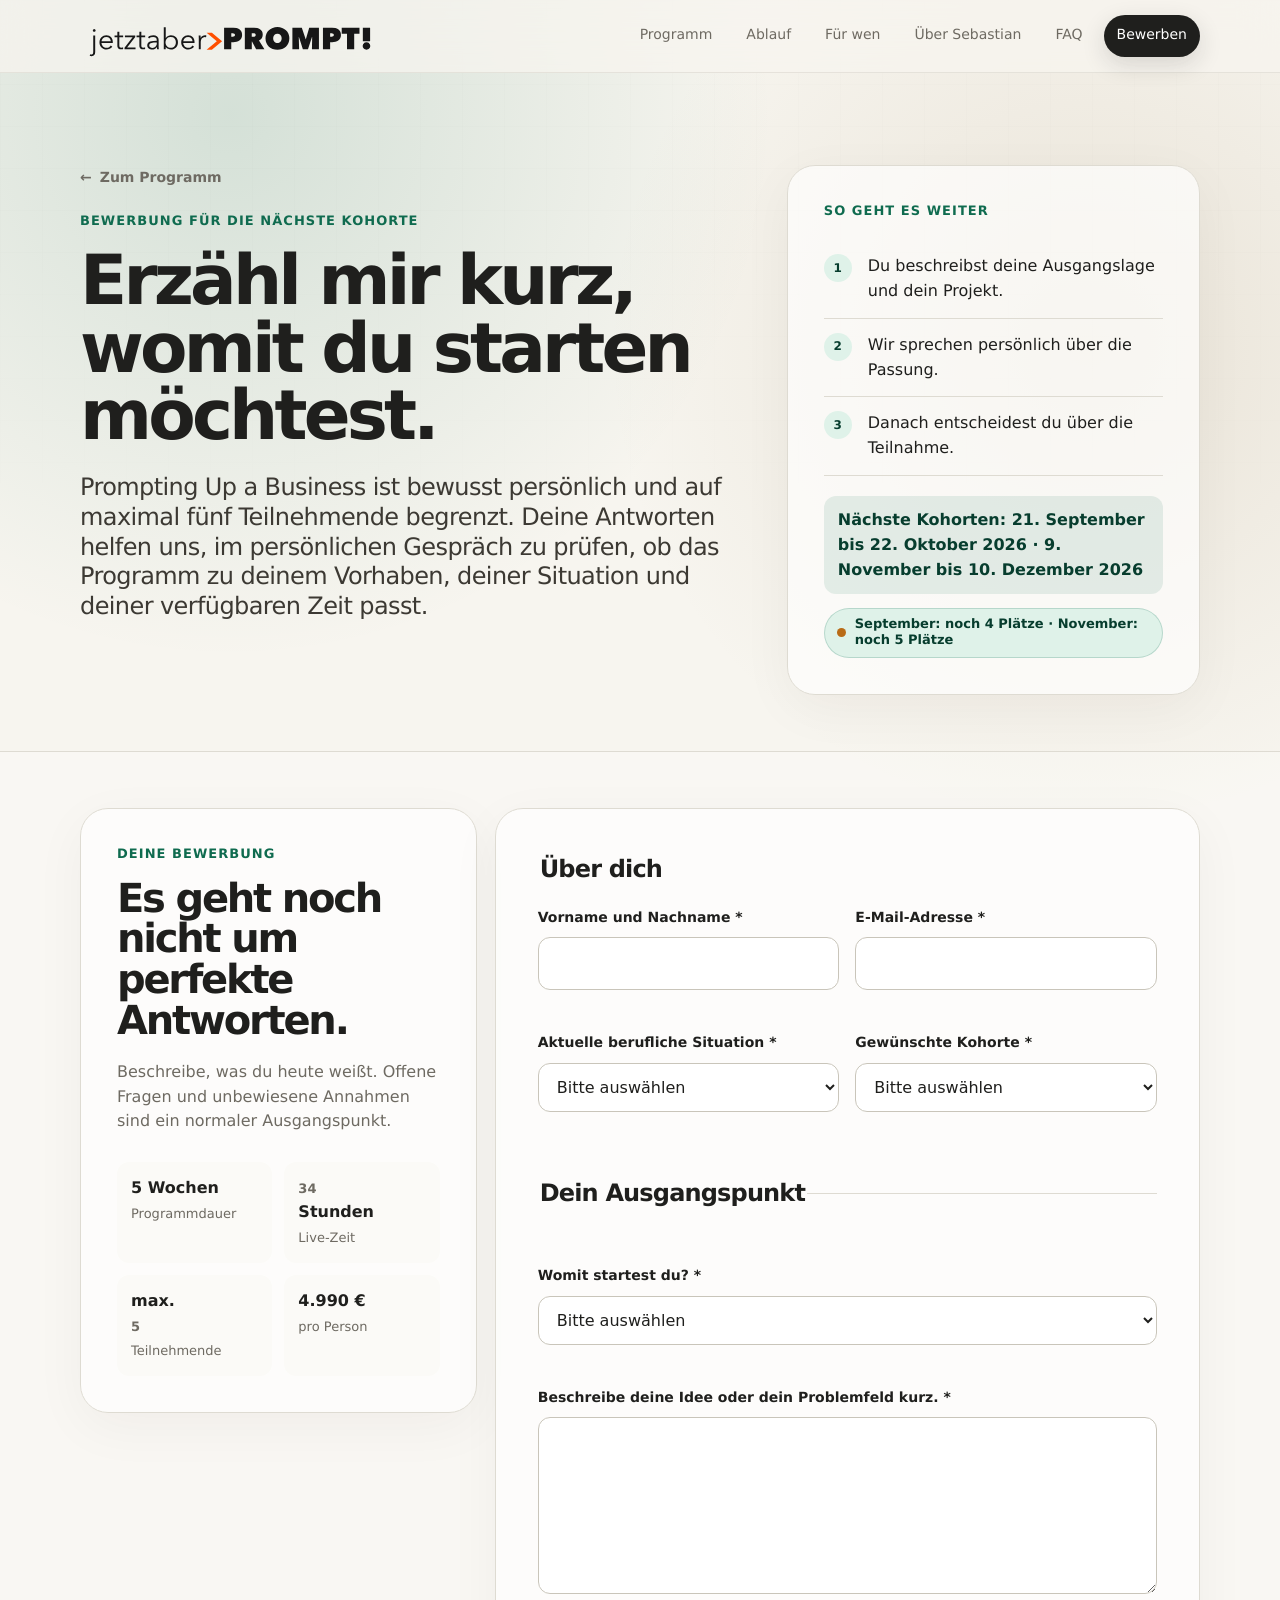
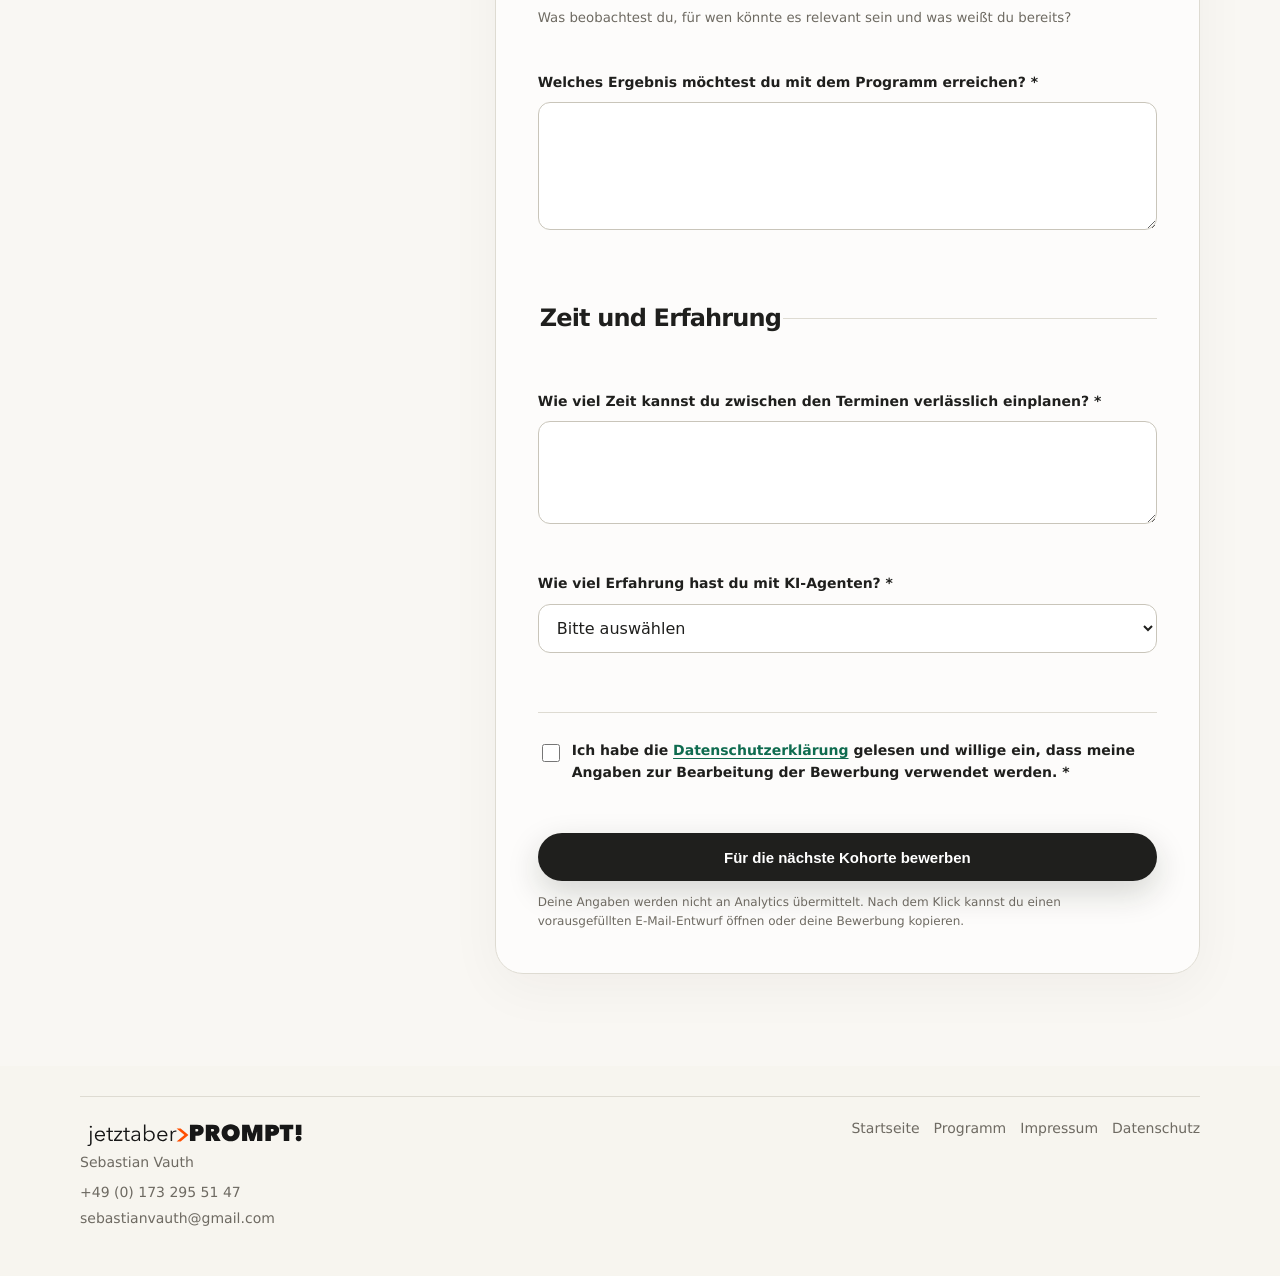
==== commit adadf822: "Show all open cohorts across the site" ====
--- a/bewerben/index.html
+++ b/bewerben/index.html
@@ -15,7 +15,7 @@
   <meta property="og:locale" content="de_DE" />
   <meta name="twitter:card" content="summary_large_image" />
   <link rel="icon" href="../assets/favicon.svg" type="image/svg+xml" />
-  <link rel="stylesheet" href="../styles.css?v=20260728i" />
+  <link rel="stylesheet" href="../styles.css?v=20260730b" />
   <script>document.documentElement.classList.add('js');</script>
 </head>
 
@@ -93,7 +93,7 @@
 
   <footer class="site-footer"><div class="container footer-grid"><div class="footer-brand"><img class="footer-brand-logo" src="../assets/jetztaber-wordmark.svg" alt="jetztaber>PROMPT!" width="1845" height="340" /><span>Sebastian Vauth</span><div class="footer-meta"><a href="tel:+491732955147">+49 (0) 173 295 51 47</a><a href="mailto:sebastianvauth@gmail.com" data-track="contact_click">sebastianvauth@gmail.com</a></div></div><div class="footer-links"><a href="/">Startseite</a><a href="/kurse/prompting-up-a-business/">Programm</a><a href="../impressum.html">Impressum</a><a href="../datenschutz.html">Datenschutz</a></div></div></footer>
 
-  <script src="../course-data.js?v=20260728i"></script>
-  <script src="../script.js?v=20260728i"></script>
+  <script src="../course-data.js?v=20260730b"></script>
+  <script src="../script.js?v=20260730b"></script>
 </body>
 </html>
--- a/styles.css
+++ b/styles.css
@@ -2411,7 +2411,7 @@
 }
 
 .about-portrait-small {
-  justify-self: end;
+  justify-self: center;
   width: min(46%, 220px);
   margin: 0;
   aspect-ratio: 4 / 5;
@@ -2487,6 +2487,38 @@
   justify-content: flex-start;
 }
 
+.cohort-schedules {
+  display: grid;
+  width: 100%;
+  gap: 26px;
+  margin-top: 22px;
+}
+
+.cohort-schedule {
+  width: 100%;
+  padding-top: 22px;
+  border-top: 1px solid var(--line);
+}
+
+.cohort-schedule h4 {
+  font-size: 21px;
+  line-height: 1.2;
+}
+
+.work-card .cohort-schedule-range {
+  margin-top: 8px;
+  color: var(--accent-ink);
+  font-weight: 760;
+}
+
+.cohort-schedule .availability-badge {
+  margin-top: 12px;
+}
+
+.cohort-schedule .cohort-dates {
+  margin-top: 16px;
+}
+
 .cohort-dates {
   display: grid;
   width: 100%;
@@ -2528,6 +2560,7 @@
   align-items: center;
   gap: 9px;
   width: fit-content;
+  max-width: 100%;
   margin-top: 14px;
   padding: 8px 12px;
   border: 1px solid rgba(15,107,79,.2);
@@ -2537,6 +2570,7 @@
   font-size: 13px;
   font-weight: 800;
   line-height: 1.2;
+  white-space: normal;
 }
 
 .availability-badge::before {
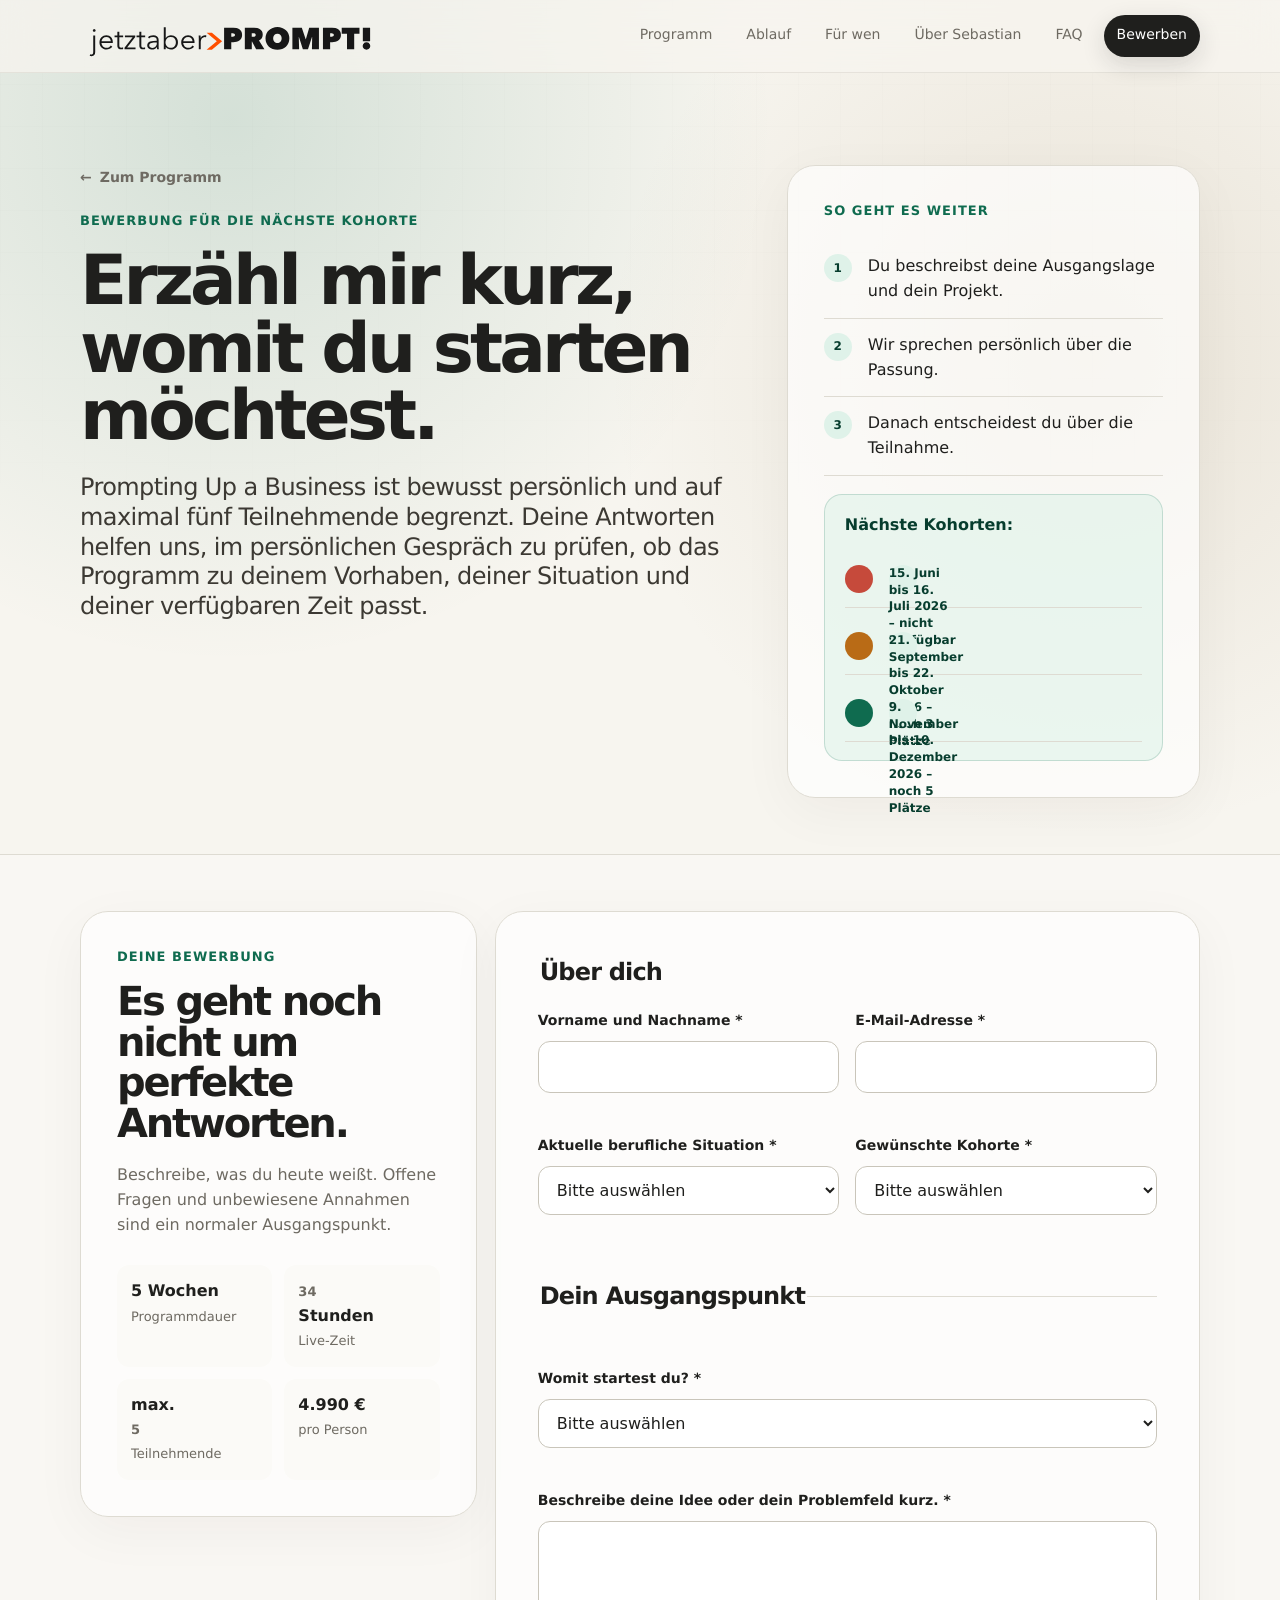
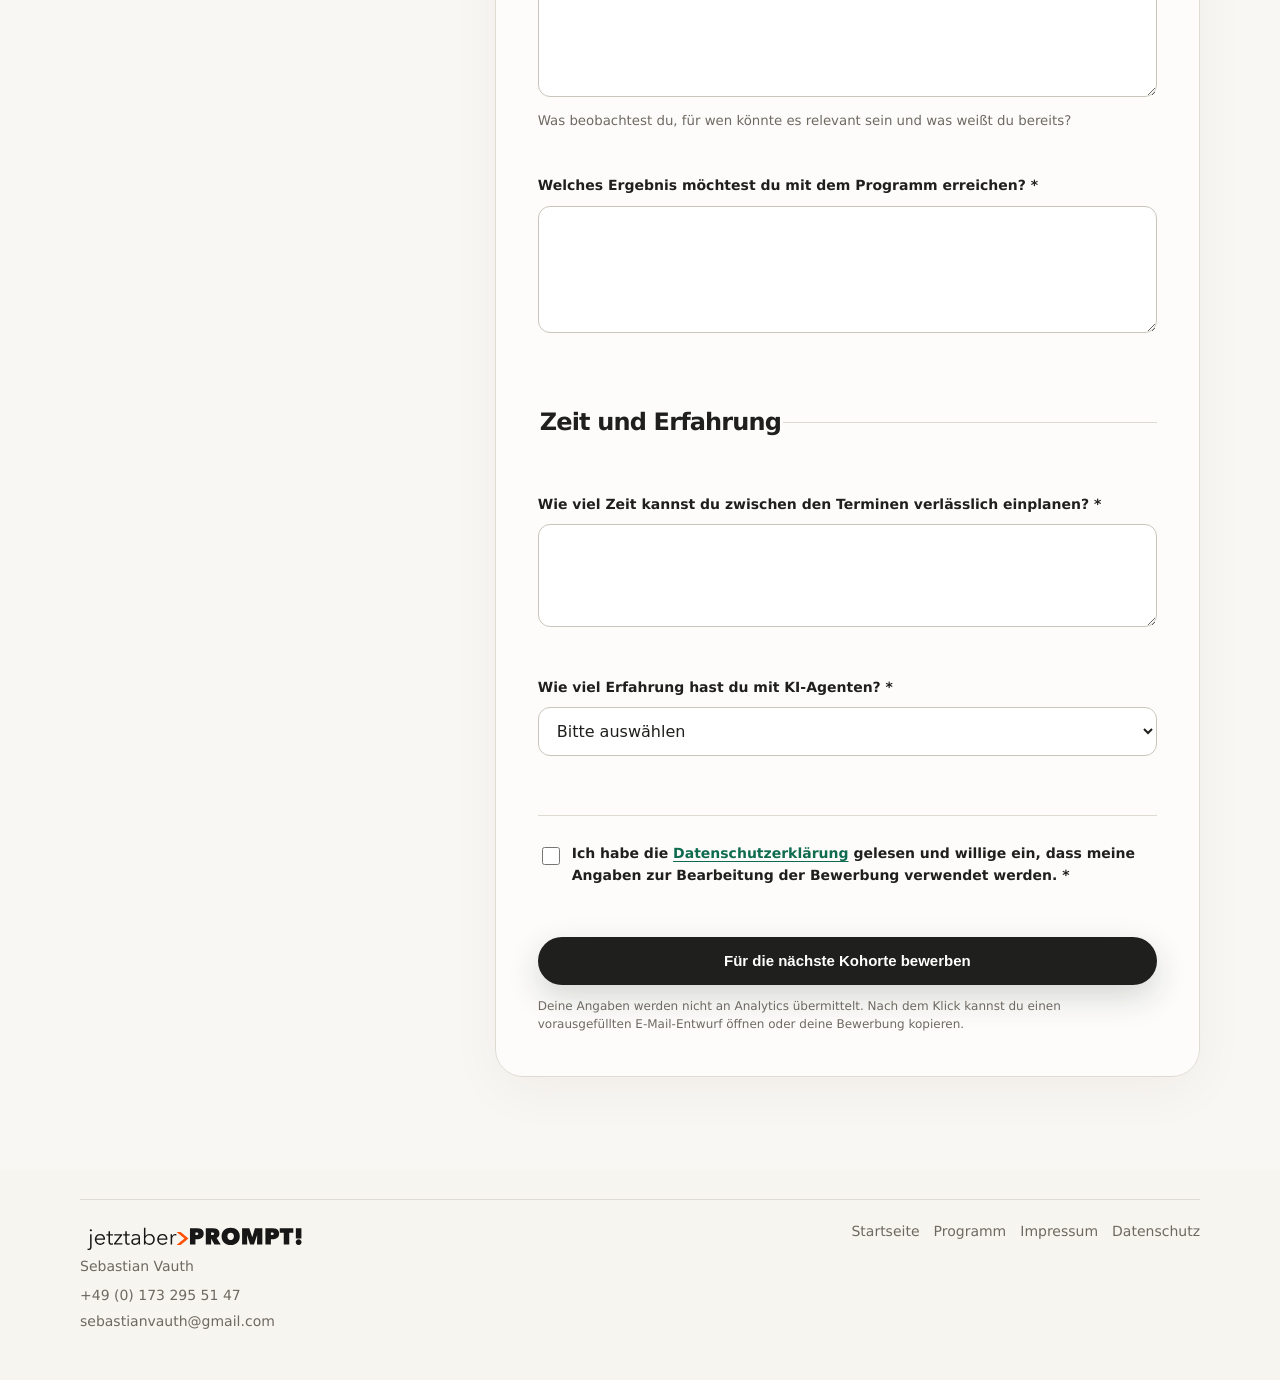
==== commit 539e7227: "Combine cohort dates and availability" ====
--- a/bewerben/index.html
+++ b/bewerben/index.html
@@ -15,7 +15,7 @@
   <meta property="og:locale" content="de_DE" />
   <meta name="twitter:card" content="summary_large_image" />
   <link rel="icon" href="../assets/favicon.svg" type="image/svg+xml" />
-  <link rel="stylesheet" href="../styles.css?v=20260730b" />
+  <link rel="stylesheet" href="../styles.css?v=20260730c" />
   <script>document.documentElement.classList.add('js');</script>
 </head>
 
@@ -41,8 +41,7 @@
         <aside class="application-summary reveal">
           <p class="tiny-label">So geht es weiter</p>
           <ol><li><span>1</span><p>Du beschreibst deine Ausgangslage und dein Projekt.</p></li><li><span>2</span><p>Wir sprechen persönlich über die Passung.</p></li><li><span>3</span><p>Danach entscheidest du über die Teilnahme.</p></li></ol>
-          <p class="cohort-line" data-cohort-summary></p>
-          <p class="availability-badge" data-cohort-availability role="status"></p>
+          <div class="cohort-overview" data-cohort-overview aria-live="polite"></div>
         </aside>
       </div>
     </section>
@@ -93,7 +92,7 @@
 
   <footer class="site-footer"><div class="container footer-grid"><div class="footer-brand"><img class="footer-brand-logo" src="../assets/jetztaber-wordmark.svg" alt="jetztaber>PROMPT!" width="1845" height="340" /><span>Sebastian Vauth</span><div class="footer-meta"><a href="tel:+491732955147">+49 (0) 173 295 51 47</a><a href="mailto:sebastianvauth@gmail.com" data-track="contact_click">sebastianvauth@gmail.com</a></div></div><div class="footer-links"><a href="/">Startseite</a><a href="/kurse/prompting-up-a-business/">Programm</a><a href="../impressum.html">Impressum</a><a href="../datenschutz.html">Datenschutz</a></div></div></footer>
 
-  <script src="../course-data.js?v=20260730b"></script>
-  <script src="../script.js?v=20260730b"></script>
+  <script src="../course-data.js?v=20260730c"></script>
+  <script src="../script.js?v=20260730c"></script>
 </body>
 </html>
--- a/styles.css
+++ b/styles.css
@@ -2553,6 +2553,57 @@
   font-weight: 760;
 }
 
+.cohort-overview {
+  display: grid;
+  gap: 13px;
+  width: 100%;
+  margin-top: 18px;
+  padding: 18px 20px;
+  border: 1px solid rgba(15,107,79,.18);
+  border-radius: 18px;
+  background: rgba(223,242,233,.62);
+  color: var(--accent-ink);
+}
+
+.cohort-overview-title {
+  font-size: 16px;
+  font-weight: 850;
+}
+
+.cohort-overview-list {
+  display: grid;
+  gap: 10px;
+}
+
+.cohort-overview-list li {
+  display: grid;
+  grid-template-columns: 11px minmax(0, 1fr);
+  gap: 10px;
+  align-items: baseline;
+  font-size: 14px;
+  font-weight: 740;
+  line-height: 1.4;
+}
+
+.cohort-overview-dot {
+  width: 10px;
+  height: 10px;
+  border-radius: 50%;
+  background: var(--accent);
+}
+
+.cohort-overview-list li[data-cohort-state="unavailable"] .cohort-overview-dot {
+  background: #c64a3b;
+}
+
+.cohort-overview-list li[data-cohort-state="limited"] .cohort-overview-dot {
+  background: var(--focus);
+}
+
+.cohort-overview-list li[data-cohort-state="available"] .cohort-overview-dot {
+  background: var(--accent);
+}
+
 .availability-badge,
 .work-card .availability-badge,
 .contact-card .availability-badge {
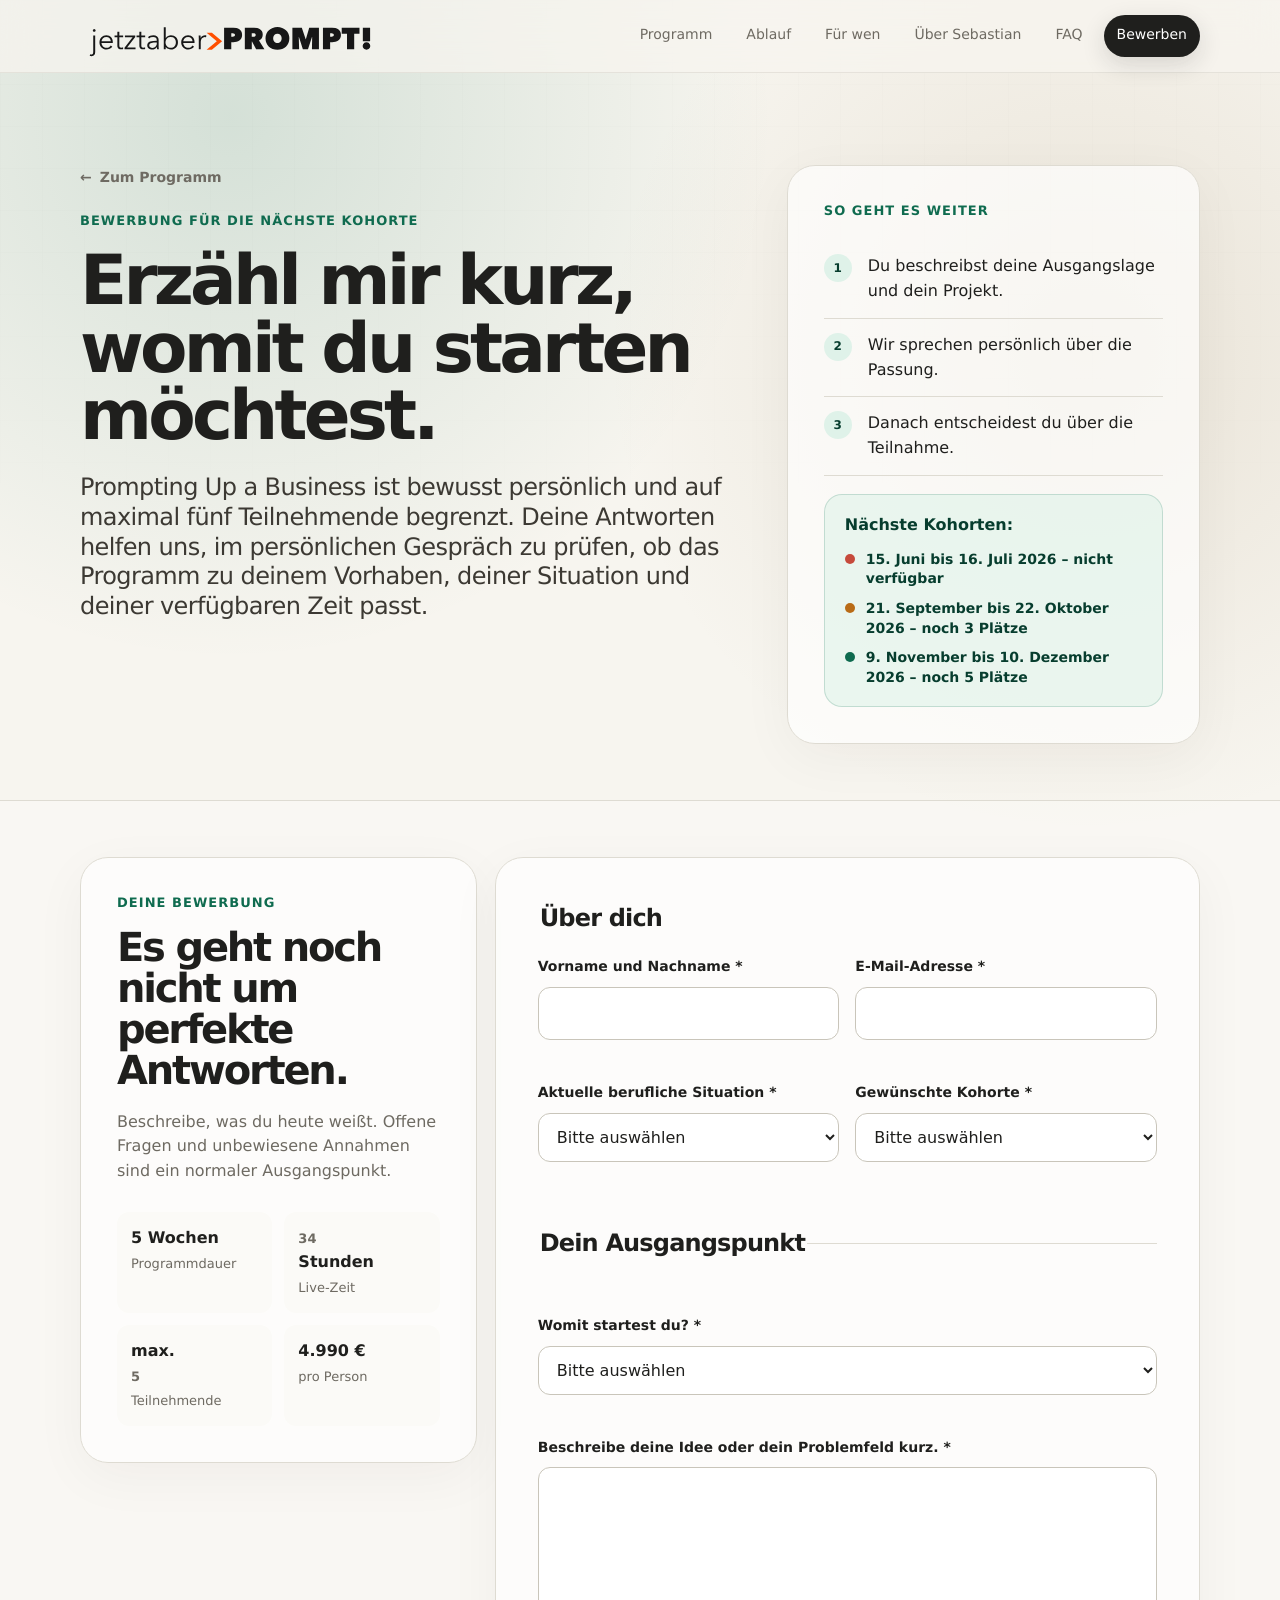
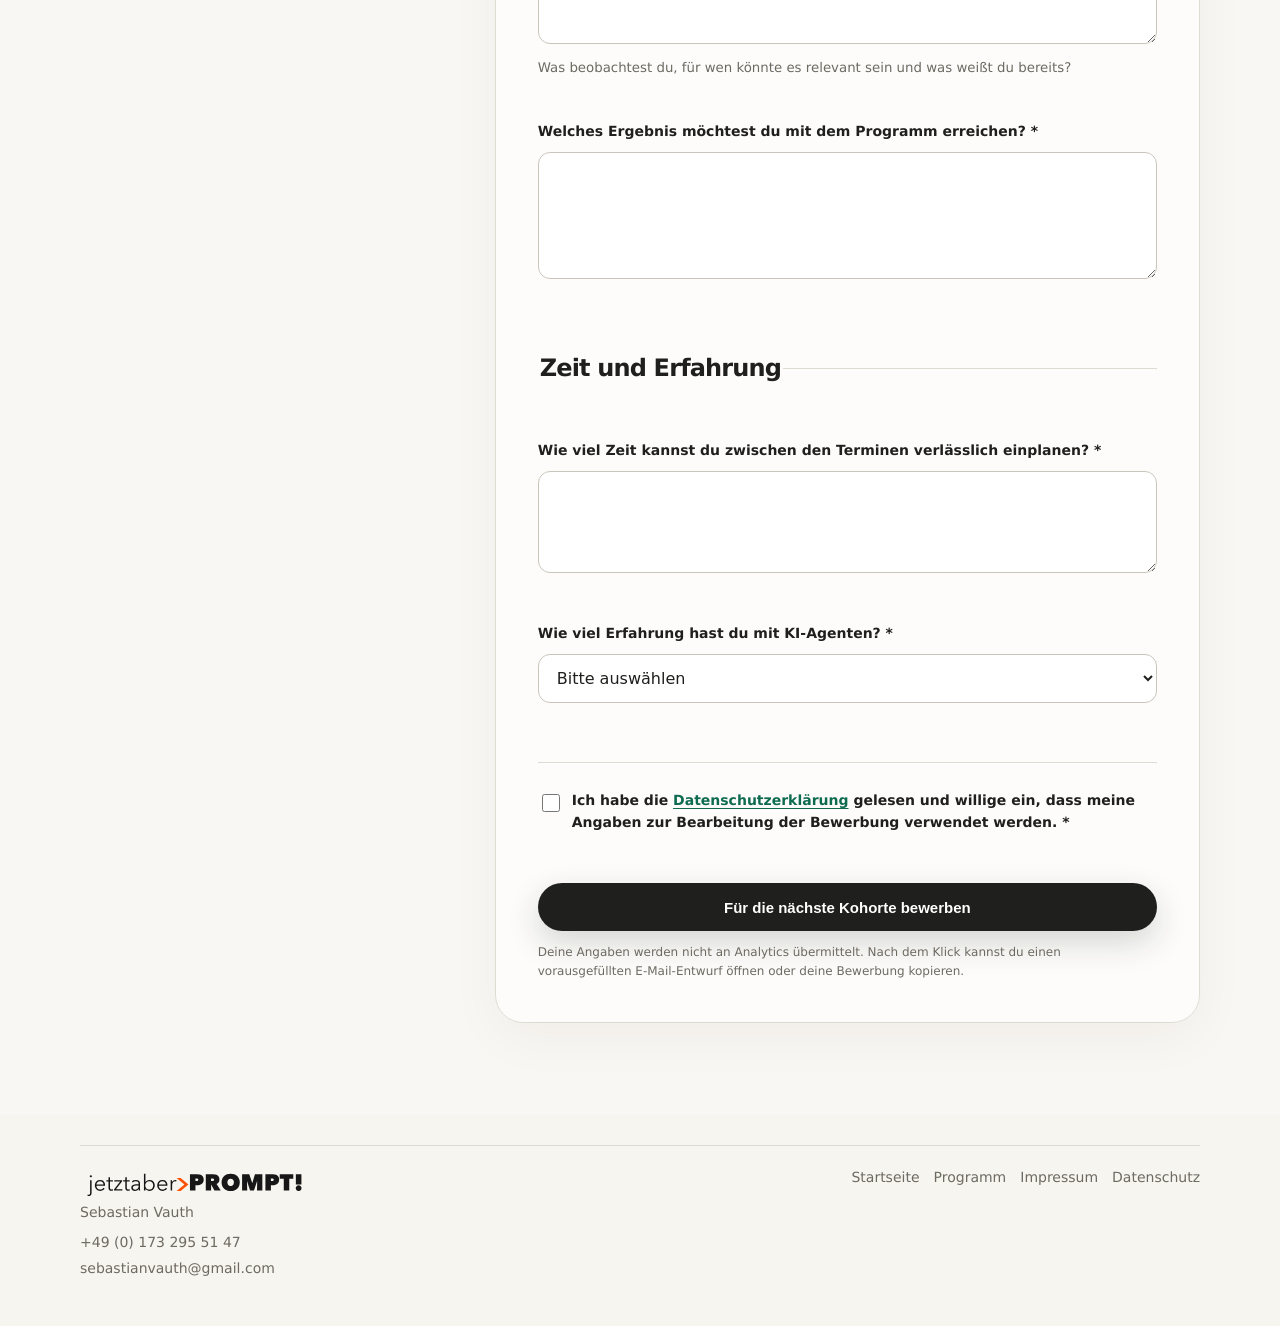
==== commit 033cb1cc: "Fix cohort status layout and colors" ====
--- a/bewerben/index.html
+++ b/bewerben/index.html
@@ -15,7 +15,7 @@
   <meta property="og:locale" content="de_DE" />
   <meta name="twitter:card" content="summary_large_image" />
   <link rel="icon" href="../assets/favicon.svg" type="image/svg+xml" />
-  <link rel="stylesheet" href="../styles.css?v=20260730c" />
+  <link rel="stylesheet" href="../styles.css?v=20260730d" />
   <script>document.documentElement.classList.add('js');</script>
 </head>
 
@@ -92,7 +92,7 @@
 
   <footer class="site-footer"><div class="container footer-grid"><div class="footer-brand"><img class="footer-brand-logo" src="../assets/jetztaber-wordmark.svg" alt="jetztaber>PROMPT!" width="1845" height="340" /><span>Sebastian Vauth</span><div class="footer-meta"><a href="tel:+491732955147">+49 (0) 173 295 51 47</a><a href="mailto:sebastianvauth@gmail.com" data-track="contact_click">sebastianvauth@gmail.com</a></div></div><div class="footer-links"><a href="/">Startseite</a><a href="/kurse/prompting-up-a-business/">Programm</a><a href="../impressum.html">Impressum</a><a href="../datenschutz.html">Datenschutz</a></div></div></footer>
 
-  <script src="../course-data.js?v=20260730c"></script>
-  <script src="../script.js?v=20260730c"></script>
+  <script src="../course-data.js?v=20260730d"></script>
+  <script src="../script.js?v=20260730d"></script>
 </body>
 </html>
--- a/styles.css
+++ b/styles.css
@@ -2634,6 +2634,15 @@
   animation: availability-pulse 2s ease-out infinite;
 }
 
+.availability-badge[data-cohort-state="limited"]::before {
+  background: var(--focus);
+}
+
+.availability-badge[data-cohort-state="available"]::before {
+  background: var(--accent);
+  animation-name: availability-pulse-green;
+}
+
 .availability-badge[data-availability-state="sold-out"] {
   border-color: rgba(150,56,45,.2);
   background: #fff0ed;
@@ -2648,6 +2657,11 @@
 @keyframes availability-pulse {
   0%, 100% { box-shadow: 0 0 0 0 rgba(185,107,22,.34); }
   50% { box-shadow: 0 0 0 7px rgba(185,107,22,0); }
+}
+
+@keyframes availability-pulse-green {
+  0%, 100% { box-shadow: 0 0 0 0 rgba(15,107,79,.28); }
+  50% { box-shadow: 0 0 0 7px rgba(15,107,79,0); }
 }
 
 @media (prefers-reduced-motion: reduce) {
@@ -2962,13 +2976,13 @@
   align-items: start;
 }
 
-.application-summary ol {
+.application-summary > ol {
   display: grid;
   gap: 0;
   margin-top: 18px;
 }
 
-.application-summary li {
+.application-summary > ol > li {
   display: grid;
   grid-template-columns: 32px 1fr;
   gap: 12px;
@@ -2977,7 +2991,7 @@
   border-bottom: 1px solid var(--line);
 }
 
-.application-summary li span {
+.application-summary > ol > li > span {
   display: grid;
   width: 28px;
   height: 28px;
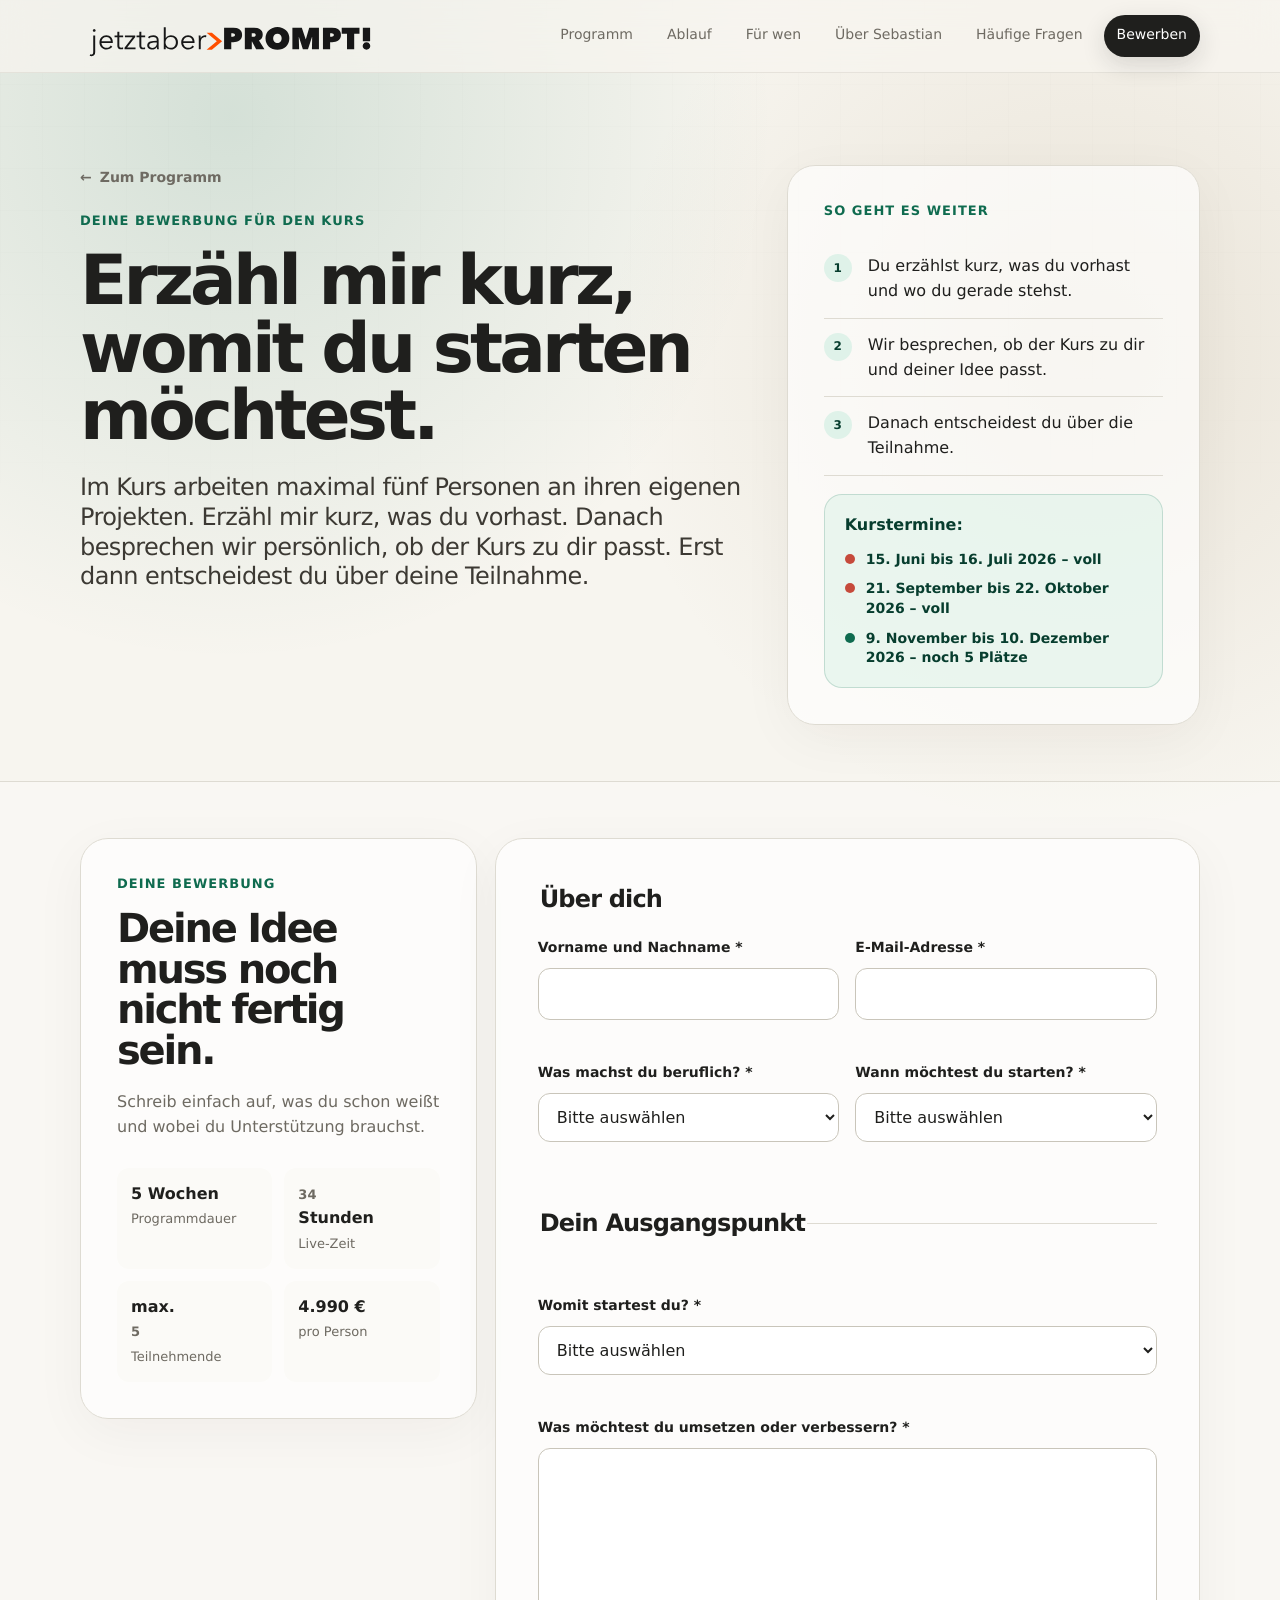
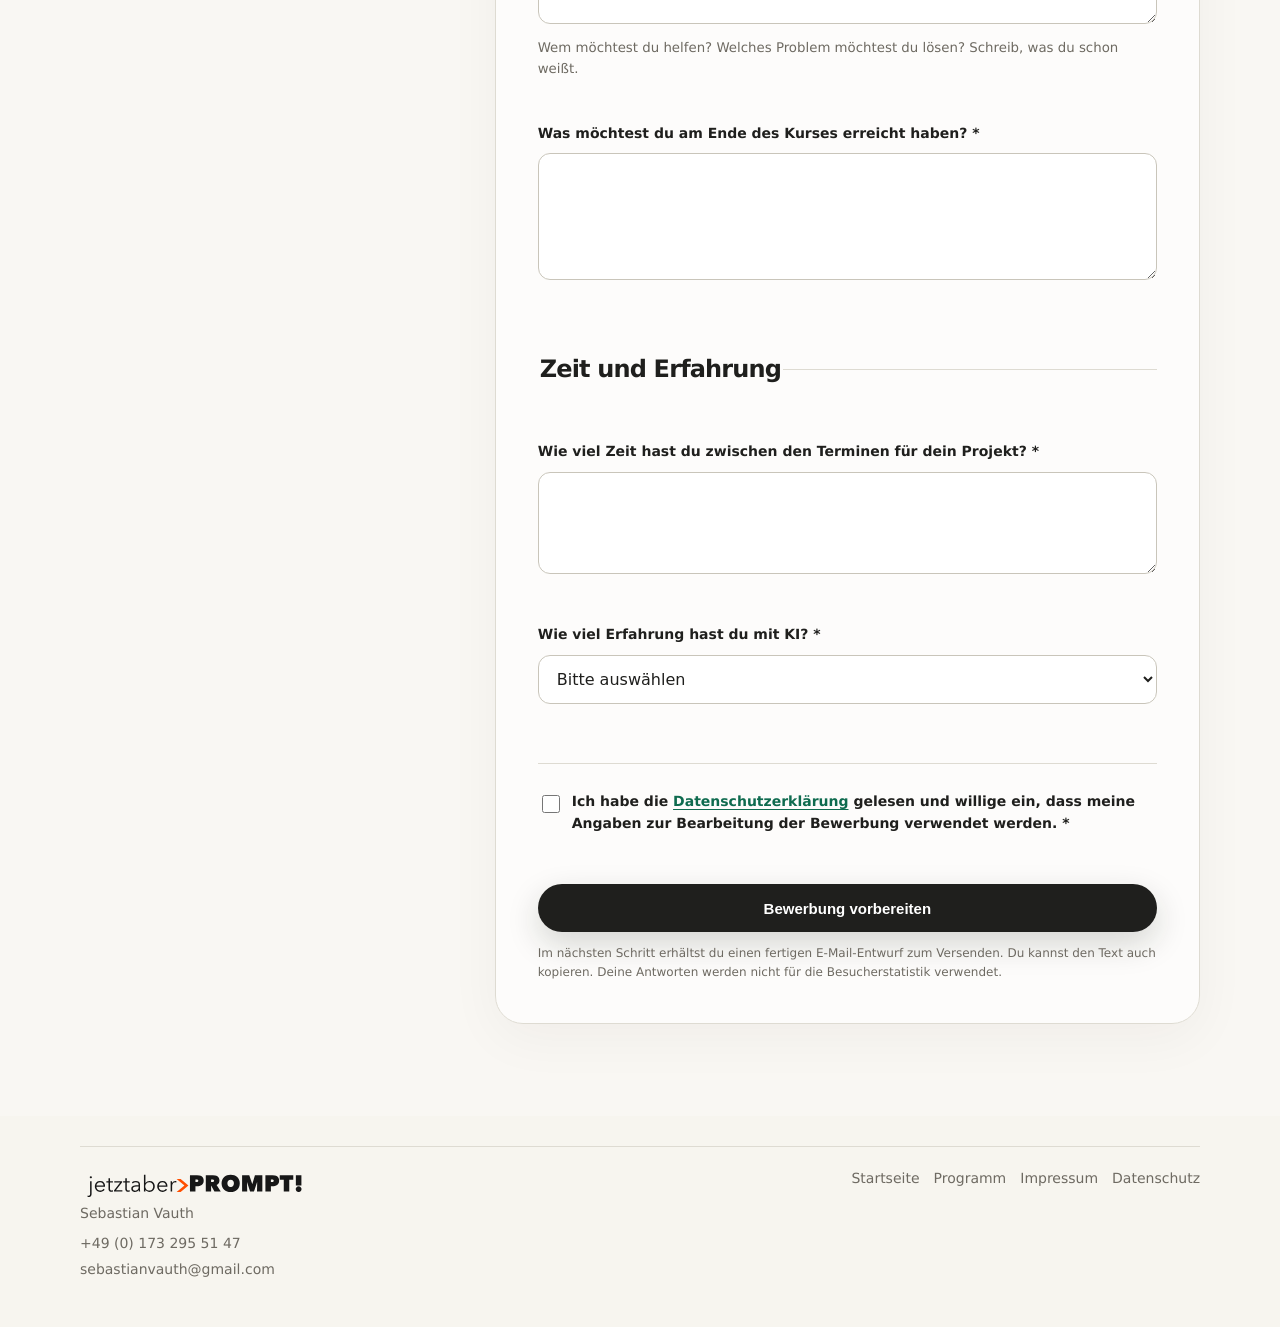
==== commit 993bb7aa: "Simplify website copy and clarify course offerings" ====
--- a/bewerben/index.html
+++ b/bewerben/index.html
@@ -4,18 +4,18 @@
   <meta charset="utf-8" />
   <meta name="viewport" content="width=device-width, initial-scale=1" />
   <title>Für Prompting Up a Business bewerben | JetztAberPROMPT!</title>
-  <meta name="description" content="Bewirb dich für die nächste Kohorte von Prompting Up a Business und beschreibe kurz deine Ausgangslage und dein Business-Projekt." />
+  <meta name="description" content="Bewirb dich für Prompting Up a Business. Erzähl kurz, was du vorhast. Gemeinsam besprechen wir, ob der Kurs zu dir passt." />
   <meta name="theme-color" content="#f7f5ef" />
   <link rel="canonical" href="https://www.jetztaberprompt.de/bewerben/" />
   <meta property="og:title" content="Für Prompting Up a Business bewerben" />
-  <meta property="og:description" content="Erst prüfen wir gemeinsam, ob das KI-Launch-Lab zu deinem Vorhaben passt." />
+  <meta property="og:description" content="Gemeinsam besprechen wir, ob der Kurs zum Gründen mit KI zu dir und deiner Idee passt." />
   <meta property="og:type" content="website" />
   <meta property="og:url" content="https://www.jetztaberprompt.de/bewerben/" />
   <meta property="og:image" content="https://www.jetztaberprompt.de/assets/og-image.png" />
   <meta property="og:locale" content="de_DE" />
   <meta name="twitter:card" content="summary_large_image" />
   <link rel="icon" href="../assets/favicon.svg" type="image/svg+xml" />
-  <link rel="stylesheet" href="../styles.css?v=20260730d" />
+  <link rel="stylesheet" href="../styles.css?v=20260730e" />
   <script>document.documentElement.classList.add('js');</script>
 </head>
 
@@ -25,7 +25,7 @@
     <div class="container nav-wrap">
       <a href="/" class="brand" aria-label="jetztaber>PROMPT! – Startseite"><img class="brand-wordmark" src="../assets/jetztaber-wordmark.svg" alt="" width="1845" height="340" /><img class="brand-symbol" src="../assets/jetztaber-mark.svg" alt="" width="512" height="512" /></a>
       <button class="nav-toggle" type="button" aria-label="Menü öffnen" aria-expanded="false" data-nav-toggle><span></span><span></span></button>
-      <nav class="nav" data-nav aria-label="Hauptnavigation"><a href="/kurse/prompting-up-a-business/">Programm</a><a href="/#ablauf">Ablauf</a><a href="/#fuer-wen">Für wen</a><a href="/#ueber">Über Sebastian</a><a href="/#faq">FAQ</a><a class="nav-cta" href="#bewerbung">Bewerben</a></nav>
+      <nav class="nav" data-nav aria-label="Hauptnavigation"><a href="/kurse/prompting-up-a-business/">Programm</a><a href="/#ablauf">Ablauf</a><a href="/#fuer-wen">Für wen</a><a href="/#ueber">Über Sebastian</a><a href="/#faq">Häufige Fragen</a><a class="nav-cta" href="#bewerbung">Bewerben</a></nav>
     </div>
   </header>
 
@@ -34,13 +34,13 @@
       <div class="container application-intro">
         <div class="reveal">
           <a class="back-link" href="/kurse/prompting-up-a-business/">Zum Programm</a>
-          <p class="eyebrow">Bewerbung für die nächste Kohorte</p>
+          <p class="eyebrow">Deine Bewerbung für den Kurs</p>
           <h1>Erzähl mir kurz, womit du starten möchtest.</h1>
-          <p class="lead">Prompting Up a Business ist bewusst persönlich und auf maximal fünf Teilnehmende begrenzt. Deine Antworten helfen uns, im persönlichen Gespräch zu prüfen, ob das Programm zu deinem Vorhaben, deiner Situation und deiner verfügbaren Zeit passt.</p>
+          <p class="lead">Im Kurs arbeiten maximal fünf Personen an ihren eigenen Projekten. Erzähl mir kurz, was du vorhast. Danach besprechen wir persönlich, ob der Kurs zu dir passt. Erst dann entscheidest du über deine Teilnahme.</p>
         </div>
         <aside class="application-summary reveal">
           <p class="tiny-label">So geht es weiter</p>
-          <ol><li><span>1</span><p>Du beschreibst deine Ausgangslage und dein Projekt.</p></li><li><span>2</span><p>Wir sprechen persönlich über die Passung.</p></li><li><span>3</span><p>Danach entscheidest du über die Teilnahme.</p></li></ol>
+          <ol><li><span>1</span><p>Du erzählst kurz, was du vorhast und wo du gerade stehst.</p></li><li><span>2</span><p>Wir besprechen, ob der Kurs zu dir und deiner Idee passt.</p></li><li><span>3</span><p>Danach entscheidest du über die Teilnahme.</p></li></ol>
           <div class="cohort-overview" data-cohort-overview aria-live="polite"></div>
         </aside>
       </div>
@@ -50,8 +50,8 @@
       <div class="container application-layout">
         <div class="application-copy reveal">
           <p class="section-kicker">Deine Bewerbung</p>
-          <h2>Es geht noch nicht um perfekte Antworten.</h2>
-          <p>Beschreibe, was du heute weißt. Offene Fragen und unbewiesene Annahmen sind ein normaler Ausgangspunkt.</p>
+          <h2>Deine Idee muss noch nicht fertig sein.</h2>
+          <p>Schreib einfach auf, was du schon weißt und wobei du Unterstützung brauchst.</p>
           <div class="application-facts"><p><strong data-course-text="duration"></strong><span>Programmdauer</span></p><p><strong><span data-course-text="totalLiveHours"></span> Stunden</strong><span>Live-Zeit</span></p><p><strong>max. <span data-course-text="groupSize"></span></strong><span>Teilnehmende</span></p><p><strong data-course-text="price"></strong><span>pro Person</span></p></div>
         </div>
 
@@ -63,27 +63,27 @@
               <div class="field"><label for="email">E-Mail-Adresse <span aria-hidden="true">*</span></label><input id="email" name="email" type="email" autocomplete="email" required /><p class="field-error" data-error-for="email" aria-live="polite"></p></div>
             </div>
             <div class="form-grid two">
-              <div class="field"><label for="workSituation">Aktuelle berufliche Situation <span aria-hidden="true">*</span></label><select id="workSituation" name="workSituation" required><option value="">Bitte auswählen</option><option>Angestellt</option><option>Selbstständig</option><option>Bereits Gründer:in</option><option>In Gründung</option><option>Studium oder Ausbildung</option><option>Andere</option></select><p class="field-error" data-error-for="workSituation" aria-live="polite"></p></div>
-              <div class="field"><label for="cohort">Gewünschte Kohorte <span aria-hidden="true">*</span></label><select id="cohort" name="cohort" required data-cohort-select><option value="">Bitte auswählen</option></select><p class="field-error" data-error-for="cohort" aria-live="polite"></p></div>
+              <div class="field"><label for="workSituation">Was machst du beruflich? <span aria-hidden="true">*</span></label><select id="workSituation" name="workSituation" required><option value="">Bitte auswählen</option><option>Angestellt</option><option>Selbstständig</option><option>Bereits Gründer:in</option><option>In Gründung</option><option>Studium oder Ausbildung</option><option>Andere</option></select><p class="field-error" data-error-for="workSituation" aria-live="polite"></p></div>
+              <div class="field"><label for="cohort">Wann möchtest du starten? <span aria-hidden="true">*</span></label><select id="cohort" name="cohort" required data-cohort-select><option value="">Bitte auswählen</option></select><p class="field-error" data-error-for="cohort" aria-live="polite"></p></div>
             </div>
           </fieldset>
 
           <fieldset>
             <legend>Dein Ausgangspunkt</legend>
-            <div class="field"><label for="startingPoint">Womit startest du? <span aria-hidden="true">*</span></label><select id="startingPoint" name="startingPoint" required><option value="">Bitte auswählen</option><option value="expertise">Ich möchte aus meiner Expertise ein Business entwickeln</option><option value="problem">Ich starte mit einem konkreten Problem</option><option value="idea">Ich habe eine frühe Geschäftsidee</option><option value="pattern">Ich möchte ein bewährtes Produktmuster adaptieren</option><option value="existing">Ich habe bereits ein Angebot oder Produkt</option><option value="unsure">Ich bin noch nicht sicher</option></select><p class="field-error" data-error-for="startingPoint" aria-live="polite"></p></div>
-            <div class="field"><label for="idea">Beschreibe deine Idee oder dein Problemfeld kurz. <span aria-hidden="true">*</span></label><textarea id="idea" name="idea" rows="6" required minlength="30" aria-describedby="idea-hint"></textarea><small id="idea-hint">Was beobachtest du, für wen könnte es relevant sein und was weißt du bereits?</small><p class="field-error" data-error-for="idea" aria-live="polite"></p></div>
-            <div class="field"><label for="desiredOutcome">Welches Ergebnis möchtest du mit dem Programm erreichen? <span aria-hidden="true">*</span></label><textarea id="desiredOutcome" name="desiredOutcome" rows="4" required minlength="20"></textarea><p class="field-error" data-error-for="desiredOutcome" aria-live="polite"></p></div>
+            <div class="field"><label for="startingPoint">Womit startest du? <span aria-hidden="true">*</span></label><select id="startingPoint" name="startingPoint" required><option value="">Bitte auswählen</option><option value="expertise">Ich möchte aus meinem Wissen ein eigenes Angebot machen</option><option value="problem">Ich starte mit einem konkreten Problem</option><option value="idea">Ich habe eine frühe Geschäftsidee</option><option value="pattern">Ich kenne ein bestehendes Angebot und möchte eine eigene Variante entwickeln</option><option value="existing">Ich habe bereits ein Angebot oder Produkt</option><option value="unsure">Ich bin noch nicht sicher</option></select><p class="field-error" data-error-for="startingPoint" aria-live="polite"></p></div>
+            <div class="field"><label for="idea">Was möchtest du umsetzen oder verbessern? <span aria-hidden="true">*</span></label><textarea id="idea" name="idea" rows="6" required minlength="30" aria-describedby="idea-hint"></textarea><small id="idea-hint">Wem möchtest du helfen? Welches Problem möchtest du lösen? Schreib, was du schon weißt.</small><p class="field-error" data-error-for="idea" aria-live="polite"></p></div>
+            <div class="field"><label for="desiredOutcome">Was möchtest du am Ende des Kurses erreicht haben? <span aria-hidden="true">*</span></label><textarea id="desiredOutcome" name="desiredOutcome" rows="4" required minlength="20"></textarea><p class="field-error" data-error-for="desiredOutcome" aria-live="polite"></p></div>
           </fieldset>
 
           <fieldset>
             <legend>Zeit und Erfahrung</legend>
-            <div class="field"><label for="availableTime">Wie viel Zeit kannst du zwischen den Terminen verlässlich einplanen? <span aria-hidden="true">*</span></label><textarea id="availableTime" name="availableTime" rows="3" required minlength="10"></textarea><p class="field-error" data-error-for="availableTime" aria-live="polite"></p></div>
-            <div class="field"><label for="agentExperience">Wie viel Erfahrung hast du mit KI-Agenten? <span aria-hidden="true">*</span></label><select id="agentExperience" name="agentExperience" required><option value="">Bitte auswählen</option><option>Keine Erfahrung</option><option>Erste Versuche mit Chatbots oder Agenten</option><option>Ich nutze KI regelmäßig für einzelne Aufgaben</option><option>Ich arbeite bereits mit mehreren Agenten oder Workflows</option></select><p class="field-error" data-error-for="agentExperience" aria-live="polite"></p></div>
+            <div class="field"><label for="availableTime">Wie viel Zeit hast du zwischen den Terminen für dein Projekt? <span aria-hidden="true">*</span></label><textarea id="availableTime" name="availableTime" rows="3" required minlength="10"></textarea><p class="field-error" data-error-for="availableTime" aria-live="polite"></p></div>
+            <div class="field"><label for="agentExperience">Wie viel Erfahrung hast du mit KI? <span aria-hidden="true">*</span></label><select id="agentExperience" name="agentExperience" required><option value="">Bitte auswählen</option><option>Keine Erfahrung</option><option>Ich habe KI schon ausprobiert</option><option>Ich nutze KI regelmäßig für einzelne Aufgaben</option><option>Ich nutze KI auch für Aufgaben mit mehreren Schritten</option></select><p class="field-error" data-error-for="agentExperience" aria-live="polite"></p></div>
           </fieldset>
 
           <div class="consent-field"><input id="privacy" name="privacy" type="checkbox" required /><div><label for="privacy">Ich habe die <a href="../datenschutz.html" target="_blank">Datenschutzerklärung</a> gelesen und willige ein, dass meine Angaben zur Bearbeitung der Bewerbung verwendet werden. <span aria-hidden="true">*</span></label><p class="field-error" data-error-for="privacy" aria-live="polite"></p></div></div>
 
-          <div class="form-submit"><button class="button primary" type="submit" data-course-text="primaryCta">Für die nächste Kohorte bewerben</button><p>Deine Angaben werden nicht an Analytics übermittelt. Nach dem Klick kannst du einen vorausgefüllten E-Mail-Entwurf öffnen oder deine Bewerbung kopieren.</p></div>
+          <div class="form-submit"><button class="button primary" type="submit" data-course-text="applicationCta">Bewerbung vorbereiten</button><p>Im nächsten Schritt erhältst du einen fertigen E-Mail-Entwurf zum Versenden. Du kannst den Text auch kopieren. Deine Antworten werden nicht für die Besucherstatistik verwendet.</p></div>
           <div class="form-status" data-form-status aria-live="polite" tabindex="-1" hidden></div>
         </form>
       </div>
@@ -92,7 +92,7 @@
 
   <footer class="site-footer"><div class="container footer-grid"><div class="footer-brand"><img class="footer-brand-logo" src="../assets/jetztaber-wordmark.svg" alt="jetztaber>PROMPT!" width="1845" height="340" /><span>Sebastian Vauth</span><div class="footer-meta"><a href="tel:+491732955147">+49 (0) 173 295 51 47</a><a href="mailto:sebastianvauth@gmail.com" data-track="contact_click">sebastianvauth@gmail.com</a></div></div><div class="footer-links"><a href="/">Startseite</a><a href="/kurse/prompting-up-a-business/">Programm</a><a href="../impressum.html">Impressum</a><a href="../datenschutz.html">Datenschutz</a></div></div></footer>
 
-  <script src="../course-data.js?v=20260730d"></script>
-  <script src="../script.js?v=20260730d"></script>
+  <script src="../course-data.js?v=20260923a"></script>
+  <script src="../script.js?v=20260923a"></script>
 </body>
 </html>
--- a/styles.css
+++ b/styles.css
@@ -402,11 +402,12 @@
 }
 
 .hero-portrait-caption strong {
-  max-width: 360px;
+  max-width: 470px;
   margin-top: 8px;
-  font-size: clamp(24px, 2.4vw, 34px);
-  letter-spacing: -0.045em;
-  line-height: 1.02;
+  font-size: clamp(17px, 1.65vw, 22px);
+  letter-spacing: -0.025em;
+  line-height: 1.28;
+  text-wrap: balance;
 }
 
 .hero-portrait-caption strong:only-child {
@@ -2411,10 +2412,8 @@
 }
 
 .about-portrait-small {
-  justify-self: center;
-  width: min(46%, 220px);
+  width: 100%;
   margin: 0;
-  aspect-ratio: 4 / 5;
   overflow: hidden;
   border-radius: var(--radius-lg);
   background: var(--ink);
@@ -2424,15 +2423,26 @@
 .about-portrait-small img {
   display: block;
   width: 100%;
-  height: 100%;
-  object-fit: cover;
-  object-position: 50% 34%;
+  height: auto;
+}
+
+.about-profile {
+  display: grid;
+  gap: 14px;
 }
 
 .trust-line {
   color: var(--accent-ink) !important;
   font-size: 14px !important;
   font-weight: 750;
+  line-height: 1.48;
+}
+
+.contact-card .contact-emphasis {
+  color: var(--accent-ink);
+  font-size: clamp(22px, 2.5vw, 30px);
+  letter-spacing: -.03em;
+  line-height: 1.16;
 }
 
 .facts-panel {
@@ -2820,6 +2830,10 @@
   grid-template-columns: repeat(3, minmax(0, 1fr));
 }
 
+.session-grid.two {
+  grid-template-columns: repeat(2, minmax(0, 1fr));
+}
+
 .session-card {
   padding: 22px;
   border-radius: var(--radius-md);
@@ -3278,6 +3292,7 @@
   .agent-grid,
   .build-path-grid,
   .process-grid,
+  .session-grid.two,
   .session-grid.three,
   .artifact-grid,
   .kickoff-content,
